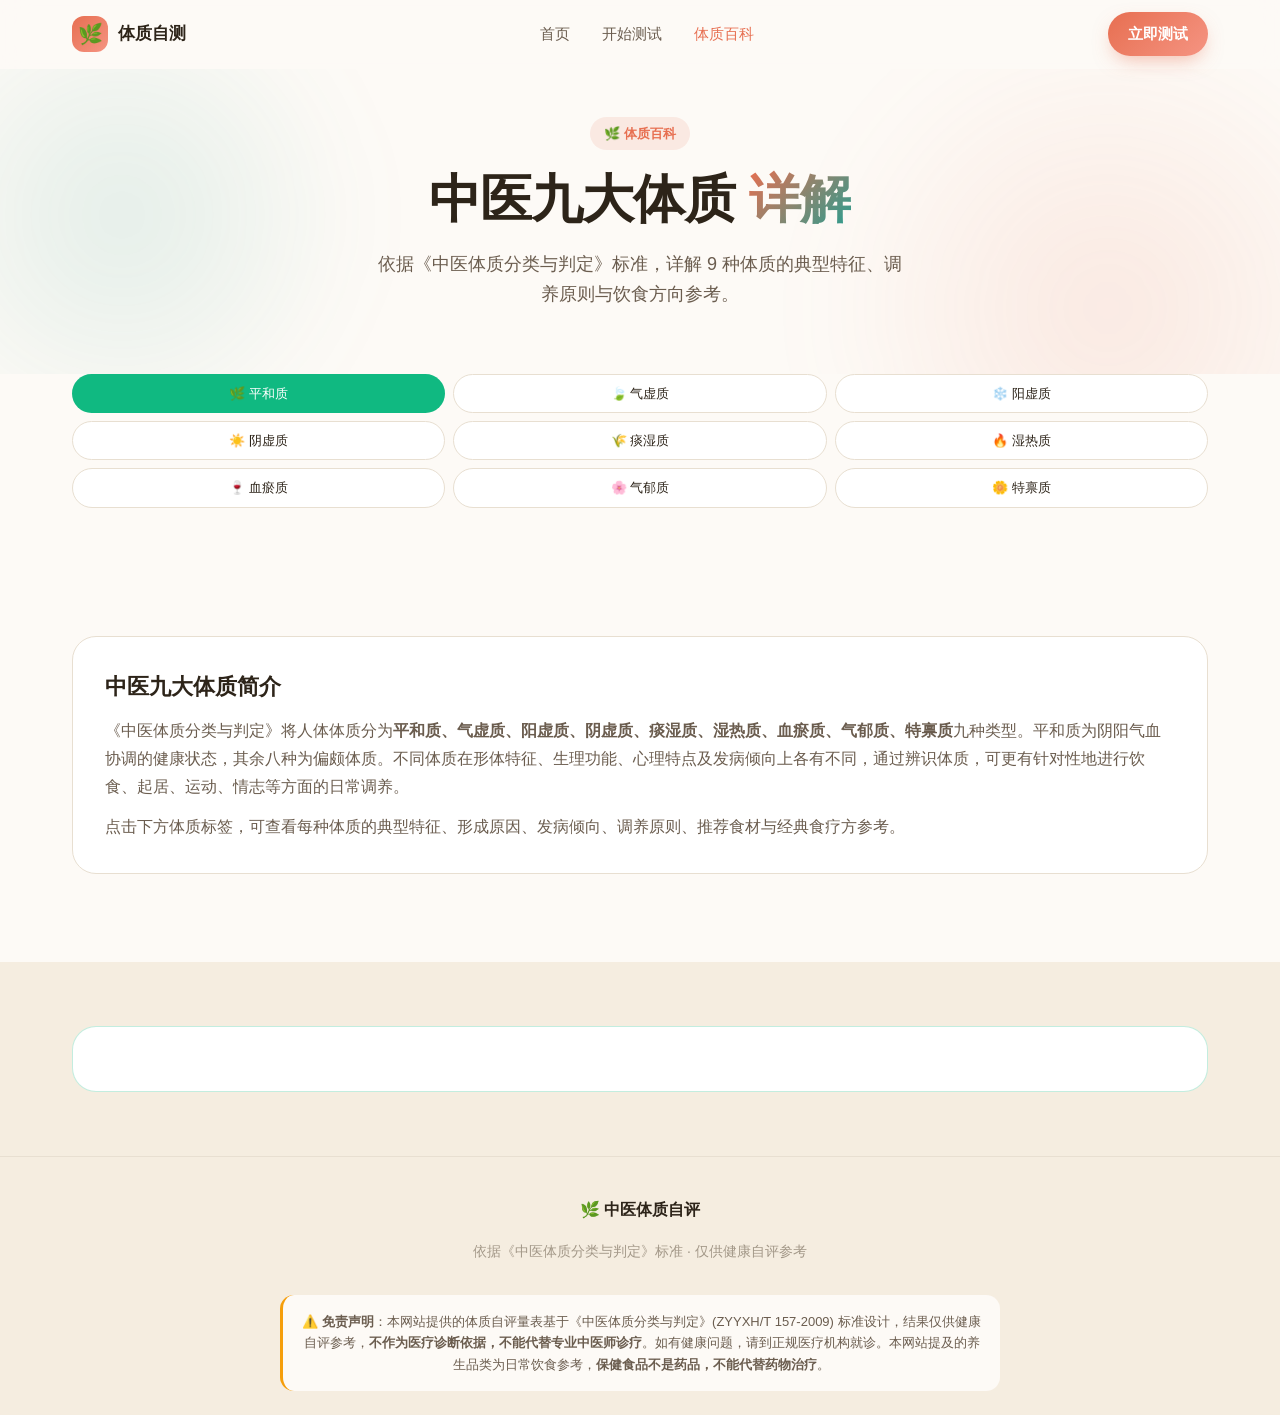
==== guide.html @ 71abd620 "SEO 优化：FAQ 富结果、WebSite SearchAction、OG/Twitter 图片、百科页面包屑与静态简介、sitemap 修正" ====
<!DOCTYPE html>
<html lang="zh-CN">
<head>
  <meta charset="UTF-8" />
  <meta name="viewport" content="width=device-width, initial-scale=1, viewport-fit=cover" />
  <meta name="theme-color" content="#e76f51" />
  <title>中医九大体质详解 · 特征与调养参考</title>
  <meta name="description" content="依据《中医体质分类与判定》标准，详解九大中医体质（平和质、气虚质、阳虚质、阴虚质、痰湿质、湿热质、血瘀质、气郁质、特禀质）的典型特征、形成因素、调养原则与饮食方向。" />
  <meta name="keywords" content="中医九大体质,平和质,气虚质,阳虚质,阴虚质,痰湿质,湿热质,血瘀质,气郁质,特禀质,中医养生,体质调养" />
  <link rel="canonical" href="https://tz.790221.xyz/guide.html" />

  <!-- Open Graph -->
  <meta property="og:type" content="website" />
  <meta property="og:title" content="中医九大体质详解 · 特征与调养参考" />
  <meta property="og:description" content="详解平和质、气虚质、阳虚质、阴虚质、痰湿质、湿热质、血瘀质、气郁质、特禀质的特征、调养原则与饮食方向。" />
  <meta property="og:locale" content="zh_CN" />
  <meta property="og:url" content="https://tz.790221.xyz/guide.html" />
  <meta property="og:site_name" content="中医体质自评" />
  <meta property="og:image" content="https://tz.790221.xyz/assets/og-cover.png" />
  <meta property="og:image:width" content="1200" />
  <meta property="og:image:height" content="630" />
  <meta property="og:image:type" content="image/png" />
  <meta property="og:image:alt" content="中医九大体质自评量表 OG 封面" />

  <!-- Twitter Card -->
  <meta name="twitter:card" content="summary_large_image" />
  <meta name="twitter:title" content="中医九大体质详解" />
  <meta name="twitter:description" content="详解九大体质特征、调养原则与饮食方向，依据《中医体质分类与判定》标准。" />
  <meta name="twitter:image" content="https://tz.790221.xyz/assets/og-cover.png" />
  <meta name="twitter:image:alt" content="中医九大体质自评量表 OG 封面" />

  <link rel="stylesheet" href="css/style.css" />

  <!-- 结构化数据：BreadcrumbList -->
  <script type="application/ld+json">
  {
    "@context": "https://schema.org",
    "@type": "BreadcrumbList",
    "itemListElement": [
      {
        "@type": "ListItem",
        "position": 1,
        "name": "首页",
        "item": "https://tz.790221.xyz/"
      },
      {
        "@type": "ListItem",
        "position": 2,
        "name": "体质百科",
        "item": "https://tz.790221.xyz/guide.html"
      }
    ]
  }
  </script>

  <!-- 百度统计代码（替换 BAIDU_STAT_ID 为你的统计 ID） -->
  <script>
    var _hmt = _hmt || [];
    (function() {
      var hm = document.createElement("script");
      hm.src = "https://hm.baidu.com/hm.js?BAIDU_STAT_ID";
      hm.async = true;
      var s = document.getElementsByTagName("script")[0];
      s.parentNode.insertBefore(hm, s);
    })();
  </script>
</head>
<body>
  <header class="site-header">
    <div class="container">
      <div class="nav-row">
        <a href="index.html" class="logo">
          <span class="logo-mark" aria-hidden="true">🌿</span>
          <span>体质自测</span>
        </a>
        <nav class="nav-links">
          <a href="index.html">首页</a>
          <a href="quiz.html">开始测试</a>
          <a href="guide.html" class="active">体质百科</a>
        </nav>
        <a href="quiz.html" class="btn btn-primary" style="padding:.625rem 1.25rem;font-size:.9375rem;">立即测试</a>
        <button class="menu-toggle icon-btn" type="button" aria-label="菜单">☰</button>
      </div>
      <nav class="mobile-menu" aria-label="移动端导航">
        <div style="display:flex;flex-direction:column;padding:.5rem 0;">
          <a href="index.html" style="padding:.75rem 0;">首页</a>
          <a href="quiz.html" style="padding:.75rem 0;">开始测试</a>
          <a href="guide.html" style="padding:.75rem 0;">体质百科</a>
        </div>
      </nav>
    </div>
  </header>

  <main>
    <!-- ========== 头部 ========== -->
    <section class="hero" style="padding:3rem 0 2rem;">
      <div class="container" style="text-align:center;">
        <span class="hero-eyebrow">🌿 体质百科</span>
        <h1 class="hero-title">中医九大体质 <span class="hl">详解</span></h1>
        <p class="hero-subtitle" style="margin-left:auto;margin-right:auto;">
          依据《中医体质分类与判定》标准，详解 9 种体质的典型特征、调养原则与饮食方向参考。
        </p>
      </div>
    </section>

    <!-- ========== 类型选择器 ========== -->
    <section style="padding:0 0 2rem;">
      <div class="container">
        <div class="type-selector" id="typeSelector"></div>
      </div>
    </section>

    <!-- ========== 九体质简介（静态可抓取内容） ========== -->
    <section class="section">
      <div class="container">
        <div class="section-card">
          <h2 style="font-size:1.375rem;margin-bottom:.75rem;">中医九大体质简介</h2>
          <p style="color:var(--color-text-soft);line-height:1.75;margin-bottom:.75rem;">
            《中医体质分类与判定》将人体体质分为<strong>平和质、气虚质、阳虚质、阴虚质、痰湿质、湿热质、血瘀质、气郁质、特禀质</strong>九种类型。平和质为阴阳气血协调的健康状态，其余八种为偏颇体质。不同体质在形体特征、生理功能、心理特点及发病倾向上各有不同，通过辨识体质，可更有针对性地进行饮食、起居、运动、情志等方面的日常调养。
          </p>
          <p style="color:var(--color-text-soft);line-height:1.75;">
            点击下方体质标签，可查看每种体质的典型特征、形成原因、发病倾向、调养原则、推荐食材与经典食疗方参考。
          </p>
        </div>
      </div>
    </section>

    <!-- ========== 详情内容 ========== -->
    <section class="section section-alt">
      <div class="container">
        <div class="guide-content" id="guideContent">
          <!-- 动态渲染 -->
        </div>
      </div>
    </section>
  </main>

  <footer class="site-footer">
    <div class="container">
      <div class="footer-row">
        <div class="footer-brand">🌿 中医体质自评</div>
        <div class="footer-meta">依据《中医体质分类与判定》标准 · 仅供健康自评参考</div>
        <div class="disclaimer">
          ⚠️ <strong>免责声明</strong>：本网站提供的体质自评量表基于《中医体质分类与判定》(ZYYXH/T 157-2009) 标准设计，结果仅供健康自评参考，<strong>不作为医疗诊断依据，不能代替专业中医师诊疗</strong>。如有健康问题，请到正规医疗机构就诊。本网站提及的养生品类为日常饮食参考，<strong>保健食品不是药品，不能代替药物治疗</strong>。
        </div>
      </div>
    </div>
  </footer>

  <script src="js/data.js"></script>
  <script src="js/main.js"></script>
  <script>
    (function () {
      const TYPES = window.WellnessData.TYPES;
      const ORDER = ['pinghe','qixu','yangxu','yinxu','tanoshi','shire','xueyu','qiyu','teying'];
      const sel = document.getElementById('typeSelector');
      const content = document.getElementById('guideContent');

      function getActiveId() {
        const hash = (location.hash || '').replace('#', '');
        return ORDER.includes(hash) ? hash : 'pinghe';
      }

      function renderSelector(active) {
        sel.innerHTML = ORDER.map((id) => {
          const t = TYPES[id];
          return `
            <a href="#${id}"
               class="type-pill ${id === active ? 'is-active' : ''}"
               style="--accent:${t.color}"
               data-id="${id}">
              ${t.emoji} ${t.name}
            </a>
          `;
        }).join('');

        sel.querySelectorAll('.type-pill').forEach((p) => {
          p.addEventListener('click', (e) => {
            // 让浏览器自然切 hash，但同时重新渲染
            setTimeout(() => renderContent(getActiveId()), 0);
          });
        });
      }

      function renderContent(id) {
        const t = TYPES[id];
        content.style.borderColor = t.color + '40';
        content.innerHTML = `
          <div style="display:flex;align-items:center;gap:1rem;margin-bottom:1rem;flex-wrap:wrap;">
            <span style="font-size:3rem;">${t.emoji}</span>
            <div>
              <h2 style="color:${t.color};">${t.name}</h2>
              <div style="color:var(--color-text-soft);font-size:1rem;">${t.tagline}</div>
            </div>
          </div>
          <p class="guide-meta">${t.summary}</p>

          <div class="guide-block">
            <h3>🌿 典型特征</h3>
            <ul class="feature-list">
              ${t.features.map((f) => `<li>${f}</li>`).join('')}
            </ul>
          </div>

          <div class="guide-block">
            <h3>🌱 日常调养</h3>
            <ul class="advice-list">
              ${t.advice.map((a, i) => `<li data-num="${i + 1}"><span>${a}</span></li>`).join('')}
            </ul>
          </div>

          <div class="guide-block">
            <h3>🍵 匹配的养生品类</h3>
            <p style="color:var(--color-text-soft);font-size:.9375rem;margin-bottom:1rem;">
              ${t.name}人群常在以下品类中选择：
            </p>
            <div class="products-grid">
              ${t.products.map((p) => `<div class="product-chip">${p}</div>`).join('')}
            </div>
            <a href="quiz.html" class="btn btn-primary" style="margin-top:1.5rem;">测测我是这种体质？</a>
          </div>
        `;
      }

      function renderAll() {
        const active = getActiveId();
        renderSelector(active);
        renderContent(active);
      }

      renderAll();
      window.addEventListener('hashchange', renderAll);
    })();
  </script>
</body>
</html>
---- css/style.css ----
/* =============================================================
   体质自测 · 样式表
   ============================================================= */

/* ---------- 主题变量 ---------- */
:root {
  --color-bg: #fdfaf6;
  --color-bg-alt: #f5ede0;
  --color-bg-card: #ffffff;
  --color-text: #2d2419;
  --color-text-soft: #6b5d4f;
  --color-text-mute: #a39888;
  --color-border: #e8dfd1;
  --color-primary: #e76f51;
  --color-primary-hover: #d65a3a;
  --color-accent: #2a9d8f;
  --color-warning: #f59e0b;
  --color-success: #10b981;
  --color-danger: #ef4444;
  --color-shadow: rgba(45, 36, 25, .08);
  --color-shadow-lg: rgba(45, 36, 25, .12);

  --font-sans: 'Noto Sans SC', 'PingFang SC', 'Microsoft YaHei', -apple-system,
               BlinkMacSystemFont, 'Segoe UI', Roboto, sans-serif;

  --container: 1200px;
  --radius-sm: 8px;
  --radius-md: 14px;
  --radius-lg: 24px;
  --shadow-sm: 0 2px 6px var(--color-shadow);
  --shadow-md: 0 6px 16px var(--color-shadow);
  --shadow-lg: 0 16px 40px var(--color-shadow-lg);

  --ease: cubic-bezier(.16, 1, .3, 1);
}

* { box-sizing: border-box; }
*, *::before, *::after { margin: 0; padding: 0; }

html {
  -webkit-text-size-adjust: 100%;
  scroll-behavior: smooth;
}

body {
  font-family: var(--font-sans);
  font-size: 16px;
  line-height: 1.65;
  color: var(--color-text);
  background: var(--color-bg);
  overflow-x: hidden;
  -webkit-font-smoothing: antialiased;
}

img, svg { max-width: 100%; display: block; }
button { font: inherit; cursor: pointer; border: none; background: none; color: inherit; }
a { color: var(--color-primary); text-decoration: none; transition: color .15s var(--ease); }
a:hover { color: var(--color-primary-hover); }
ul { list-style: none; }

/* ---------- 容器 ---------- */
.container {
  width: 100%;
  max-width: var(--container);
  margin: 0 auto;
  padding: 0 1.25rem;
}

/* ---------- 通用按钮 ---------- */
.btn {
  display: inline-flex;
  align-items: center;
  justify-content: center;
  gap: .5rem;
  padding: .875rem 1.75rem;
  font-size: 1rem;
  font-weight: 600;
  border-radius: 999px;
  white-space: nowrap;
  cursor: pointer;
  transition: all .25s var(--ease);
}
.btn-lg { padding: 1.125rem 2.5rem; font-size: 1.125rem; }
.btn-block { width: 100%; }

.btn-primary {
  background: linear-gradient(135deg, var(--color-primary), #f59482);
  color: white;
  box-shadow: 0 8px 20px -6px rgba(231, 111, 81, .5);
}
.btn-primary:hover {
  transform: translateY(-2px);
  box-shadow: 0 12px 28px -6px rgba(231, 111, 81, .65);
  color: white;
}

.btn-ghost {
  background: var(--color-bg-card);
  color: var(--color-text);
  border: 1px solid var(--color-border);
}
.btn-ghost:hover { background: var(--color-bg-alt); color: var(--color-text); }

.btn-accent {
  background: linear-gradient(135deg, var(--color-accent), #4cb5a8);
  color: white;
  box-shadow: 0 8px 20px -6px rgba(42, 157, 143, .45);
}
.btn-accent:hover { color: white; transform: translateY(-2px); }

/* ---------- 顶部导航 ---------- */
.site-header {
  position: sticky;
  top: 0;
  z-index: 100;
  background: rgba(253, 250, 246, .85);
  backdrop-filter: saturate(140%) blur(14px);
  -webkit-backdrop-filter: saturate(140%) blur(14px);
  border-bottom: 1px solid transparent;
  transition: border-color .25s var(--ease);
}
.site-header.is-scrolled { border-bottom-color: var(--color-border); }

.nav-row {
  display: flex;
  align-items: center;
  justify-content: space-between;
  height: 68px;
}
.logo {
  display: inline-flex;
  align-items: center;
  gap: .625rem;
  font-weight: 700;
  font-size: 1.0625rem;
  color: var(--color-text);
}
.logo-mark {
  width: 36px;
  height: 36px;
  display: inline-flex;
  align-items: center;
  justify-content: center;
  border-radius: 12px;
  background: linear-gradient(135deg, var(--color-primary), #f59482);
  color: white;
  font-size: 1.25rem;
}

.nav-links { display: flex; gap: 2rem; }
.nav-links a {
  color: var(--color-text-soft);
  font-weight: 500;
  font-size: .9375rem;
  position: relative;
}
.nav-links a:hover { color: var(--color-text); }
.nav-links a.active { color: var(--color-primary); }

.menu-toggle {
  display: none;
  width: 40px;
  height: 40px;
  border-radius: 999px;
}
.menu-toggle:hover { background: var(--color-bg-alt); }

.mobile-menu { display: none; }

/* ---------- Hero ---------- */
.hero {
  position: relative;
  padding: 4rem 0 5rem;
  overflow: hidden;
}
.hero::before {
  content: '';
  position: absolute;
  top: -20%;
  right: -10%;
  width: 600px;
  height: 600px;
  background: radial-gradient(circle,
    rgba(231, 111, 81, .12),
    transparent 70%);
  filter: blur(40px);
  z-index: -1;
}
.hero::after {
  content: '';
  position: absolute;
  bottom: -30%;
  left: -10%;
  width: 500px;
  height: 500px;
  background: radial-gradient(circle,
    rgba(42, 157, 143, .12),
    transparent 70%);
  filter: blur(40px);
  z-index: -1;
}

.hero-grid {
  display: grid;
  grid-template-columns: 1fr;
  gap: 3rem;
  align-items: center;
}
.hero-eyebrow {
  display: inline-flex;
  align-items: center;
  gap: .5rem;
  padding: .375rem .875rem;
  background: rgba(231, 111, 81, .12);
  color: var(--color-primary);
  border-radius: 999px;
  font-size: .8125rem;
  font-weight: 600;
  margin-bottom: 1.25rem;
}
.hero-eyebrow .pulse {
  width: 8px; height: 8px; border-radius: 50%;
  background: var(--color-primary);
  animation: pulse 2s ease-in-out infinite;
}
@keyframes pulse {
  0%, 100% { transform: scale(1); opacity: 1; }
  50% { transform: scale(1.2); opacity: .6; }
}

.hero-title {
  font-size: clamp(2rem, 5.5vw, 3.25rem);
  font-weight: 700;
  line-height: 1.15;
  letter-spacing: -.02em;
  margin-bottom: 1.25rem;
}
.hero-title .hl {
  background: linear-gradient(135deg, var(--color-primary), var(--color-accent));
  -webkit-background-clip: text;
  background-clip: text;
  color: transparent;
}

.hero-subtitle {
  font-size: 1.125rem;
  color: var(--color-text-soft);
  max-width: 540px;
  margin-bottom: 2rem;
}
.hero-actions { display: flex; flex-wrap: wrap; gap: .75rem; }
.hero-trust {
  display: flex; flex-wrap: wrap; gap: 1.5rem;
  margin-top: 2rem; padding-top: 2rem;
  border-top: 1px dashed var(--color-border);
}
.hero-trust li strong {
  font-size: 1.5rem; font-weight: 700;
  color: var(--color-primary); display: block;
}
.hero-trust li span { font-size: .8125rem; color: var(--color-text-mute); }

/* Hero 装饰插画 */
.hero-visual {
  position: relative;
  aspect-ratio: 1;
  max-width: 480px;
  margin: 0 auto;
}
.hero-visual::before {
  content: '';
  position: absolute;
  inset: 8%;
  border-radius: 50%;
  background: linear-gradient(135deg, rgba(231, 111, 81, .15), rgba(42, 157, 143, .15));
  filter: blur(20px);
}

/* ---------- 通用 section ---------- */
.section {
  padding: 4rem 0;
}
.section-alt { background: var(--color-bg-alt); }

.section-header {
  text-align: center;
  max-width: 640px;
  margin: 0 auto 3rem;
}
.section-header h2 {
  font-size: clamp(1.75rem, 4vw, 2.25rem);
  font-weight: 700;
  letter-spacing: -.02em;
  margin-bottom: .75rem;
}
.section-header p {
  color: var(--color-text-soft);
  font-size: 1.0625rem;
}
.section-eyebrow {
  display: inline-block;
  color: var(--color-primary);
  font-weight: 600;
  font-size: .8125rem;
  letter-spacing: .1em;
  text-transform: uppercase;
  margin-bottom: .75rem;
}

/* ---------- 九大体质卡片网格 ---------- */
.types-grid {
  display: grid;
  grid-template-columns: 1fr;
  gap: 1rem;
}
.type-card {
  padding: 1.5rem;
  background: var(--color-bg-card);
  border: 1px solid var(--color-border);
  border-radius: var(--radius-md);
  transition: all .25s var(--ease);
  cursor: pointer;
  text-decoration: none;
  color: inherit;
  position: relative;
  overflow: hidden;
}
.type-card::before {
  content: '';
  position: absolute;
  top: 0; left: 0; right: 0;
  height: 4px;
  background: var(--accent-color);
  opacity: 0;
  transition: opacity .25s var(--ease);
}
.type-card:hover {
  transform: translateY(-4px);
  box-shadow: var(--shadow-md);
  border-color: transparent;
}
.type-card:hover::before { opacity: 1; }

.type-emoji {
  font-size: 2rem;
  margin-bottom: .75rem;
  display: block;
}
.type-name {
  font-size: 1.125rem;
  font-weight: 700;
  margin-bottom: .25rem;
}
.type-tagline {
  font-size: .875rem;
  color: var(--color-text-soft);
  margin-bottom: .75rem;
}
.type-arrow {
  color: var(--accent-color);
  font-weight: 600;
  font-size: .875rem;
}

/* ---------- 变现方案卡片（首页）---------- */
.plans-grid {
  display: grid;
  grid-template-columns: 1fr;
  gap: 1.25rem;
}
.plan-card {
  background: var(--color-bg-card);
  border: 1px solid var(--color-border);
  border-radius: var(--radius-lg);
  padding: 2rem;
  transition: all .25s var(--ease);
  position: relative;
}
.plan-card.is-recommended {
  border-color: var(--color-primary);
  box-shadow: 0 0 0 3px rgba(231, 111, 81, .15);
}
.plan-badge {
  position: absolute;
  top: -10px;
  right: 1.5rem;
  background: linear-gradient(135deg, var(--color-primary), #f59482);
  color: white;
  font-size: .6875rem;
  font-weight: 700;
  padding: .25rem .625rem;
  border-radius: 999px;
  letter-spacing: .05em;
}
.plan-title {
  font-size: 1.25rem;
  font-weight: 700;
  margin-bottom: .5rem;
}
.plan-tagline {
  color: var(--color-text-soft);
  font-size: .9375rem;
  margin-bottom: 1.25rem;
}
.plan-list li {
  display: flex;
  gap: .5rem;
  padding: .5rem 0;
  border-bottom: 1px dashed var(--color-border);
  font-size: .9375rem;
  color: var(--color-text-soft);
}
.plan-list li::before {
  content: '✓';
  color: var(--color-accent);
  font-weight: 700;
}
.plan-list li:last-child { border-bottom: none; }

/* ---------- 页脚 ---------- */
.site-footer {
  background: var(--color-bg-alt);
  border-top: 1px solid var(--color-border);
  padding: 2.5rem 0 1.5rem;
  text-align: center;
}
.footer-row {
  display: flex; flex-direction: column; align-items: center; gap: 1rem;
}
.footer-brand { font-weight: 700; font-size: 1rem; }
.footer-meta { color: var(--color-text-mute); font-size: .875rem; }
.disclaimer {
  margin-top: 1rem;
  padding: 1rem;
  background: var(--color-bg);
  border-radius: var(--radius-md);
  font-size: .8125rem;
  color: var(--color-text-soft);
  max-width: 720px;
  margin-left: auto;
  margin-right: auto;
  border-left: 3px solid var(--color-warning);
}

/* ==================================================
   测试问卷页样式
   ================================================== */
.quiz-page {
  max-width: 720px;
  margin: 0 auto;
  padding: 2rem 1.25rem;
}

.quiz-progress {
  position: sticky;
  top: 68px;
  background: var(--color-bg);
  padding: 1rem 0;
  margin-bottom: 1.5rem;
  z-index: 50;
  border-bottom: 1px solid var(--color-border);
}
.progress-meta {
  display: flex;
  justify-content: space-between;
  font-size: .875rem;
  color: var(--color-text-soft);
  margin-bottom: .625rem;
}
.progress-bar {
  height: 6px;
  background: var(--color-border);
  border-radius: 999px;
  overflow: hidden;
}
.progress-fill {
  height: 100%;
  background: linear-gradient(90deg, var(--color-primary), var(--color-accent));
  transition: width .4s var(--ease);
  border-radius: 999px;
}

.question-card {
  background: var(--color-bg-card);
  border: 1px solid var(--color-border);
  border-radius: var(--radius-lg);
  padding: 2rem;
  margin-bottom: 1.25rem;
  animation: slideIn .4s var(--ease);
}
@keyframes slideIn {
  from { opacity: 0; transform: translateY(20px); }
  to { opacity: 1; transform: translateY(0); }
}

.question-meta {
  display: flex;
  justify-content: space-between;
  align-items: center;
  margin-bottom: 1rem;
  color: var(--color-text-mute);
  font-size: .875rem;
}
.question-meta .tag {
  padding: .25rem .625rem;
  background: var(--color-bg-alt);
  border-radius: 999px;
}

.question-text {
  font-size: 1.25rem;
  font-weight: 600;
  line-height: 1.5;
  margin-bottom: 1.5rem;
}

.options {
  display: flex;
  flex-direction: column;
  gap: .75rem;
}
.option {
  display: flex;
  align-items: center;
  gap: .875rem;
  padding: 1rem 1.25rem;
  background: var(--color-bg);
  border: 2px solid var(--color-border);
  border-radius: var(--radius-md);
  cursor: pointer;
  transition: all .2s var(--ease);
  font-size: 1.0625rem;
}
.option:hover {
  border-color: var(--color-primary);
  background: rgba(231, 111, 81, .04);
}
.option.is-selected {
  border-color: var(--color-primary);
  background: rgba(231, 111, 81, .08);
}
.option-radio {
  width: 22px;
  height: 22px;
  border: 2px solid var(--color-border);
  border-radius: 50%;
  flex-shrink: 0;
  display: flex;
  align-items: center;
  justify-content: center;
  transition: all .2s var(--ease);
}
.option.is-selected .option-radio {
  border-color: var(--color-primary);
  background: var(--color-primary);
}
.option.is-selected .option-radio::after {
  content: '';
  width: 8px;
  height: 8px;
  background: white;
  border-radius: 50%;
}

.quiz-nav {
  display: flex;
  justify-content: space-between;
  gap: 1rem;
  margin-top: 1.5rem;
}
.quiz-nav .btn { flex: 1; max-width: 200px; }

.quiz-intro {
  text-align: center;
  padding: 3rem 1.5rem;
  background: var(--color-bg-card);
  border-radius: var(--radius-lg);
  border: 1px solid var(--color-border);
}
.quiz-intro h2 { font-size: 1.75rem; margin-bottom: 1rem; }
.quiz-intro p { color: var(--color-text-soft); margin-bottom: .75rem; }

/* ==================================================
   结果页样式
   ================================================== */
.result-wrap {
  max-width: 880px;
  margin: 0 auto;
  padding: 2rem 1.25rem 4rem;
}

.result-hero {
  text-align: center;
  padding: 2.5rem 2rem;
  background: var(--hero-bg, linear-gradient(135deg, #fff, #f5ede0));
  border-radius: var(--radius-lg);
  margin-bottom: 2rem;
  position: relative;
  overflow: hidden;
}
.result-emoji {
  font-size: 4rem;
  margin-bottom: .75rem;
}
.result-type {
  font-size: 2rem;
  font-weight: 700;
  margin-bottom: .25rem;
}
.result-tagline {
  font-size: 1rem;
  color: var(--color-text-soft);
  margin-bottom: 1.5rem;
}
.result-score {
  display: inline-flex;
  flex-direction: column;
  padding: 1rem 2rem;
  background: rgba(255, 255, 255, .6);
  border-radius: var(--radius-md);
  font-size: .875rem;
  color: var(--color-text-soft);
}
.result-score strong {
  font-size: 1.5rem;
  color: var(--color-text);
}

.section-card {
  background: var(--color-bg-card);
  border: 1px solid var(--color-border);
  border-radius: var(--radius-lg);
  padding: 2rem;
  margin-bottom: 1.5rem;
}
.section-card h3 {
  font-size: 1.25rem;
  font-weight: 700;
  margin-bottom: 1rem;
  display: flex;
  align-items: center;
  gap: .5rem;
}
.section-card h3 .num {
  display: inline-flex;
  width: 28px; height: 28px;
  background: linear-gradient(135deg, var(--color-primary), #f59482);
  color: white;
  border-radius: 50%;
  font-size: .875rem;
  align-items: center; justify-content: center;
}

.feature-list {
  display: grid;
  grid-template-columns: 1fr;
  gap: .625rem;
}
.feature-list li {
  padding: .625rem .875rem;
  background: var(--color-bg-alt);
  border-radius: var(--radius-sm);
  font-size: .9375rem;
  display: flex;
  align-items: center;
  gap: .5rem;
}
.feature-list li::before {
  content: '◦';
  color: var(--color-primary);
  font-weight: 700;
  font-size: 1.25rem;
}

.advice-list li {
  display: flex;
  gap: .625rem;
  padding: .625rem 0;
  border-bottom: 1px dashed var(--color-border);
}
.advice-list li:last-child { border-bottom: none; }
.advice-list li::before {
  content: attr(data-num);
  flex-shrink: 0;
  width: 24px; height: 24px;
  background: var(--color-accent);
  color: white;
  border-radius: 50%;
  display: flex;
  align-items: center; justify-content: center;
  font-size: .75rem;
  font-weight: 700;
}

/* 带货卡片 */
.products-grid {
  display: grid;
  grid-template-columns: 1fr 1fr;
  gap: .75rem;
  margin-bottom: 1.5rem;
}
.product-chip {
  padding: 1rem;
  background: linear-gradient(135deg, rgba(231, 111, 81, .06), rgba(42, 157, 143, .06));
  border: 1px solid var(--color-border);
  border-radius: var(--radius-md);
  text-align: center;
  font-weight: 600;
  color: var(--color-text);
  font-size: 1rem;
}

.platform-list { display: flex; flex-direction: column; gap: .625rem; }
.platform-btn {
  display: flex;
  align-items: center;
  gap: 1rem;
  padding: 1rem 1.25rem;
  background: var(--color-bg-card);
  border: 1px solid var(--color-border);
  border-radius: var(--radius-md);
  text-decoration: none;
  color: var(--color-text);
  transition: all .2s var(--ease);
}
.platform-btn:hover {
  border-color: var(--color-primary);
  transform: translateX(4px);
  color: var(--color-text);
  background: rgba(231, 111, 81, .04);
}
.platform-icon {
  width: 40px;
  height: 40px;
  border-radius: 50%;
  background: var(--color-bg-alt);
  display: flex;
  align-items: center;
  justify-content: center;
  font-size: 1.25rem;
  flex-shrink: 0;
}
.platform-info { flex: 1; }
.platform-name { font-weight: 600; margin-bottom: .125rem; }
.platform-desc { font-size: .8125rem; color: var(--color-text-mute); }
.platform-arrow { color: var(--color-text-mute); }

.score-bars {
  display: flex;
  flex-direction: column;
  gap: .75rem;
  margin-top: 1rem;
}
.score-row {
  display: grid;
  grid-template-columns: 100px 1fr 50px;
  align-items: center;
  gap: .75rem;
  font-size: .875rem;
}
.score-row .bar {
  height: 8px;
  background: var(--color-border);
  border-radius: 999px;
  overflow: hidden;
}
.score-row .fill {
  height: 100%;
  border-radius: 999px;
  transition: width 1s var(--ease);
}
.score-row .val {
  text-align: right;
  font-weight: 600;
  color: var(--color-text-soft);
}

.action-row {
  display: flex;
  flex-wrap: wrap;
  gap: .75rem;
  justify-content: center;
  margin-top: 2rem;
}

/* ==================================================
   百科页样式
   ================================================== */
.guide-wrap {
  max-width: 880px;
  margin: 0 auto;
  padding: 2rem 1.25rem 4rem;
}

.type-selector {
  display: grid;
  grid-template-columns: repeat(3, 1fr);
  gap: .5rem;
  margin-bottom: 2rem;
}
.type-pill {
  padding: .5rem .75rem;
  background: var(--color-bg-card);
  border: 1px solid var(--color-border);
  border-radius: 999px;
  font-size: .8125rem;
  cursor: pointer;
  transition: all .2s var(--ease);
  color: var(--color-text);
  text-align: center;
}
.type-pill:hover { border-color: var(--accent, var(--color-primary)); }
.type-pill.is-active {
  background: var(--accent, var(--color-primary));
  color: white;
  border-color: transparent;
}

.guide-content {
  background: var(--color-bg-card);
  border: 1px solid var(--color-border);
  border-radius: var(--radius-lg);
  padding: 2rem;
}
.guide-content h2 {
  font-size: 1.75rem;
  margin-bottom: .5rem;
}
.guide-content .guide-meta {
  color: var(--color-text-soft);
  margin-bottom: 2rem;
}

.guide-block { margin-bottom: 2rem; }
.guide-block h3 {
  font-size: 1.125rem;
  font-weight: 700;
  margin-bottom: .75rem;
  display: flex;
  align-items: center;
  gap: .5rem;
}

/* ---------- 响应式断点 ---------- */
@media (min-width: 640px) {
  .types-grid { grid-template-columns: repeat(2, 1fr); }
  .plans-grid { grid-template-columns: repeat(3, 1fr); }
  .products-grid { grid-template-columns: repeat(3, 1fr); }
  .feature-list { grid-template-columns: 1fr 1fr; }
}

@media (min-width: 1024px) {
  .container { padding: 0 2rem; }
  .hero-grid { grid-template-columns: 1.2fr 1fr; gap: 4rem; }
  .types-grid { grid-template-columns: repeat(3, 1fr); }
}

/* ---------- 移动端 ---------- */
@media (max-width: 1023.98px) {
  .nav-links { display: none; }
  .menu-toggle { display: inline-flex; }
  .mobile-menu.is-open { display: block; }
}
@media (max-width: 767.98px) {
  .section { padding: 3rem 0; }
  .hero { padding: 2.5rem 0 3rem; }
  .question-card { padding: 1.5rem; }
  .question-text { font-size: 1.125rem; }
  .result-hero { padding: 2rem 1.25rem; }
  .type-selector { grid-template-columns: repeat(2, 1fr); }
}

@media (prefers-reduced-motion: reduce) {
  *, *::before, *::after {
    animation-duration: .01ms !important;
    transition-duration: .01ms !important;
  }
}

/* =============================================================
   结果页扩展样式（专业版）
   ============================================================= */
.result-disclaimer {
  background: rgba(245, 158, 11, .08);
  border: 1px solid rgba(245, 158, 11, .3);
  border-left: 4px solid var(--color-warning);
  border-radius: var(--radius-md);
  padding: .875rem 1.25rem;
  margin-bottom: 1.5rem;
  font-size: .875rem;
  color: var(--color-text-soft);
}

.section-intro {
  color: var(--color-text-soft);
  font-size: .9375rem;
  margin-bottom: 1rem;
}

.advice-block {
  padding: 1.25rem;
  background: var(--color-bg-alt);
  border-radius: var(--radius-md);
  margin-bottom: 1rem;
}
.advice-block:last-child { margin-bottom: 0; }

.advice-title {
  font-weight: 700;
  font-size: 1rem;
  color: var(--color-text);
  margin-bottom: .5rem;
}

.advice-text {
  color: var(--color-text-soft);
  font-size: .9375rem;
  line-height: 1.7;
}

.food-tags {
  display: flex;
  flex-wrap: wrap;
  gap: .5rem;
}

.food-tag {
  display: inline-flex;
  align-items: center;
  padding: .375rem .75rem;
  border-radius: 999px;
  font-size: .875rem;
  font-weight: 500;
}

.food-tag-good {
  background: rgba(16, 185, 129, .12);
  color: #047857;
  border: 1px solid rgba(16, 185, 129, .3);
}

.food-tag-avoid {
  background: rgba(239, 68, 68, .08);
  color: #b91c1c;
  border: 1px solid rgba(239, 68, 68, .25);
}

/* 经典食疗方 */
.therapy-list {
  display: flex;
  flex-direction: column;
  gap: .75rem;
}
.therapy-card {
  padding: .875rem 1rem;
  background: var(--color-bg-card);
  border: 1px solid var(--color-border);
  border-radius: var(--radius-md);
}
.therapy-name {
  font-weight: 700;
  font-size: .9375rem;
  color: var(--color-text);
  margin-bottom: .375rem;
  display: flex;
  align-items: center;
  gap: .45rem;
}
.therapy-name::before {
  content: '';
  width: 6px; height: 6px;
  border-radius: 50%;
  background: var(--color-primary);
  flex-shrink: 0;
}
.therapy-recipe {
  font-size: .875rem;
  color: var(--color-text-soft);
  line-height: 1.6;
  margin-bottom: .375rem;
}
.therapy-effect {
  font-size: .8125rem;
  color: var(--color-text-mute);
  line-height: 1.55;
}

/* 得分柱状图行（移动端优化） */
.score-row {
  grid-template-columns: 90px 1fr 40px;
  font-size: .8125rem;
}

/* ---------- 移动端深度优化 ---------- */
@media (max-width: 767.98px) {
  /* 字体与间距优化 */
  body { font-size: 15px; line-height: 1.6; }

  /* 容器内边距更小 */
  .container { padding: 0 1rem; }

  /* Hero 区垂直留白收紧 */
  .hero { padding: 2rem 0 2.5rem; }
  .hero-title { font-size: 1.875rem; }
  .hero-subtitle { font-size: 1rem; margin-bottom: 1.5rem; }
  .hero-actions { gap: .5rem; }
  .hero-actions .btn { flex: 1; min-width: 0; padding: .75rem 1rem; font-size: .9375rem; }
  .hero-actions .btn-lg { padding: .875rem 1.25rem; }
  .hero-trust { gap: 1rem; }
  .hero-trust strong { font-size: 1.25rem; }
  .hero-trust span { font-size: .75rem; }

  /* Hero 视觉隐藏（手机端不需要） */
  .hero-visual { display: none; }
  .hero-grid { grid-template-columns: 1fr; gap: 0; }

  /* 九大体质卡片单列 */
  .types-grid { grid-template-columns: 1fr; gap: .75rem; }
  .type-card { padding: 1.25rem; }
  .type-emoji { font-size: 1.75rem; }

  /* section 间距收紧 */
  .section { padding: 2.5rem 0; }
  .section-header { margin-bottom: 2rem; }
  .section-header h2 { font-size: 1.5rem; }
  .section-header p { font-size: .9375rem; }

  /* 卡片内边距收紧 */
  .section-card { padding: 1.25rem; }

  /* 测试问卷优化 */
  .quiz-page { padding: 1rem 1rem 2rem; }
  .quiz-progress { top: 60px; padding: .75rem 0; }
  .question-card { padding: 1.25rem; }
  .question-text { font-size: 1.0625rem; line-height: 1.5; }
  .option { padding: .875rem 1rem; font-size: 1rem; min-height: 48px; }
  .quiz-nav { gap: .5rem; }
  .quiz-nav .btn { padding: .75rem 1rem; font-size: .9375rem; }

  /* 结果页优化 */
  .result-wrap { padding: 1.5rem 1rem 3rem; }
  .result-hero { padding: 1.75rem 1.25rem; }
  .result-emoji { font-size: 3rem; }
  .result-type { font-size: 1.625rem; }
  .result-tagline { font-size: .9375rem; }
  .result-score { padding: .75rem 1.25rem; }

  .advice-block { padding: 1rem; }
  .advice-title { font-size: .9375rem; }
  .advice-text { font-size: .875rem; line-height: 1.6; }

  .food-tag { font-size: .8125rem; padding: .3125rem .625rem; }
  .therapy-card { padding: .75rem .875rem; }
  .therapy-recipe { font-size: .8125rem; }
  .therapy-effect { font-size: .75rem; }

  /* 得分柱状图移动端 */
  .score-row {
    grid-template-columns: 76px 1fr 32px;
    font-size: .75rem;
    gap: .5rem;
  }

  /* 百科页选择器优化 */
  .type-selector { grid-template-columns: repeat(2, 1fr); gap: .375rem; }
  .type-pill { padding: .4375rem .5rem; font-size: .75rem; }
  .guide-content { padding: 1.25rem; }
  .guide-content h2 { font-size: 1.375rem; }

  /* 操作按钮移动端 */
  .action-row { flex-direction: column; gap: .5rem; }
  .action-row .btn { width: 100%; }

  /* 页脚 disclaimer 字号 */
  .disclaimer { font-size: .75rem; padding: .75rem; }

  /* 顶部导航优化 */
  .nav-row { height: 60px; }
  .logo { font-size: 1rem; }
  .logo-mark { width: 32px; height: 32px; font-size: 1.0625rem; }
}

/* ---------- 极小屏（≤ 360px） ---------- */
@media (max-width: 360px) {
  .hero-title { font-size: 1.625rem; }
  .result-type { font-size: 1.5rem; }
  .section-header h2 { font-size: 1.375rem; }
}

/* ---------- 触摸目标优化 ---------- */
@media (pointer: coarse) {
  .btn,
  .option,
  .type-card,
  .type-pill,
  .nav-links a {
    min-height: 44px;
  }
}

/* ---------- 暗色模式（专业版） ---------- */
@media (prefers-color-scheme: dark) {
  :root {
    --color-bg: #1a1614;
    --color-bg-alt: #221c19;
    --color-bg-card: #2a2320;
    --color-text: #f5ede0;
    --color-text-soft: #c4b8ac;
    --color-text-mute: #8a7e72;
    --color-border: #3a322d;
    --color-shadow: rgba(0, 0, 0, .3);
    --color-shadow-lg: rgba(0, 0, 0, .5);
  }

  .result-hero { background: linear-gradient(135deg, rgba(231, 111, 81, .08), rgba(42, 157, 143, .08)); }
  .advice-block { background: var(--color-bg-alt); }
  .food-tag-good {
    background: rgba(16, 185, 129, .15);
    color: #34d399;
  }
  .food-tag-avoid {
    background: rgba(239, 68, 68, .12);
    color: #f87171;
  }
}
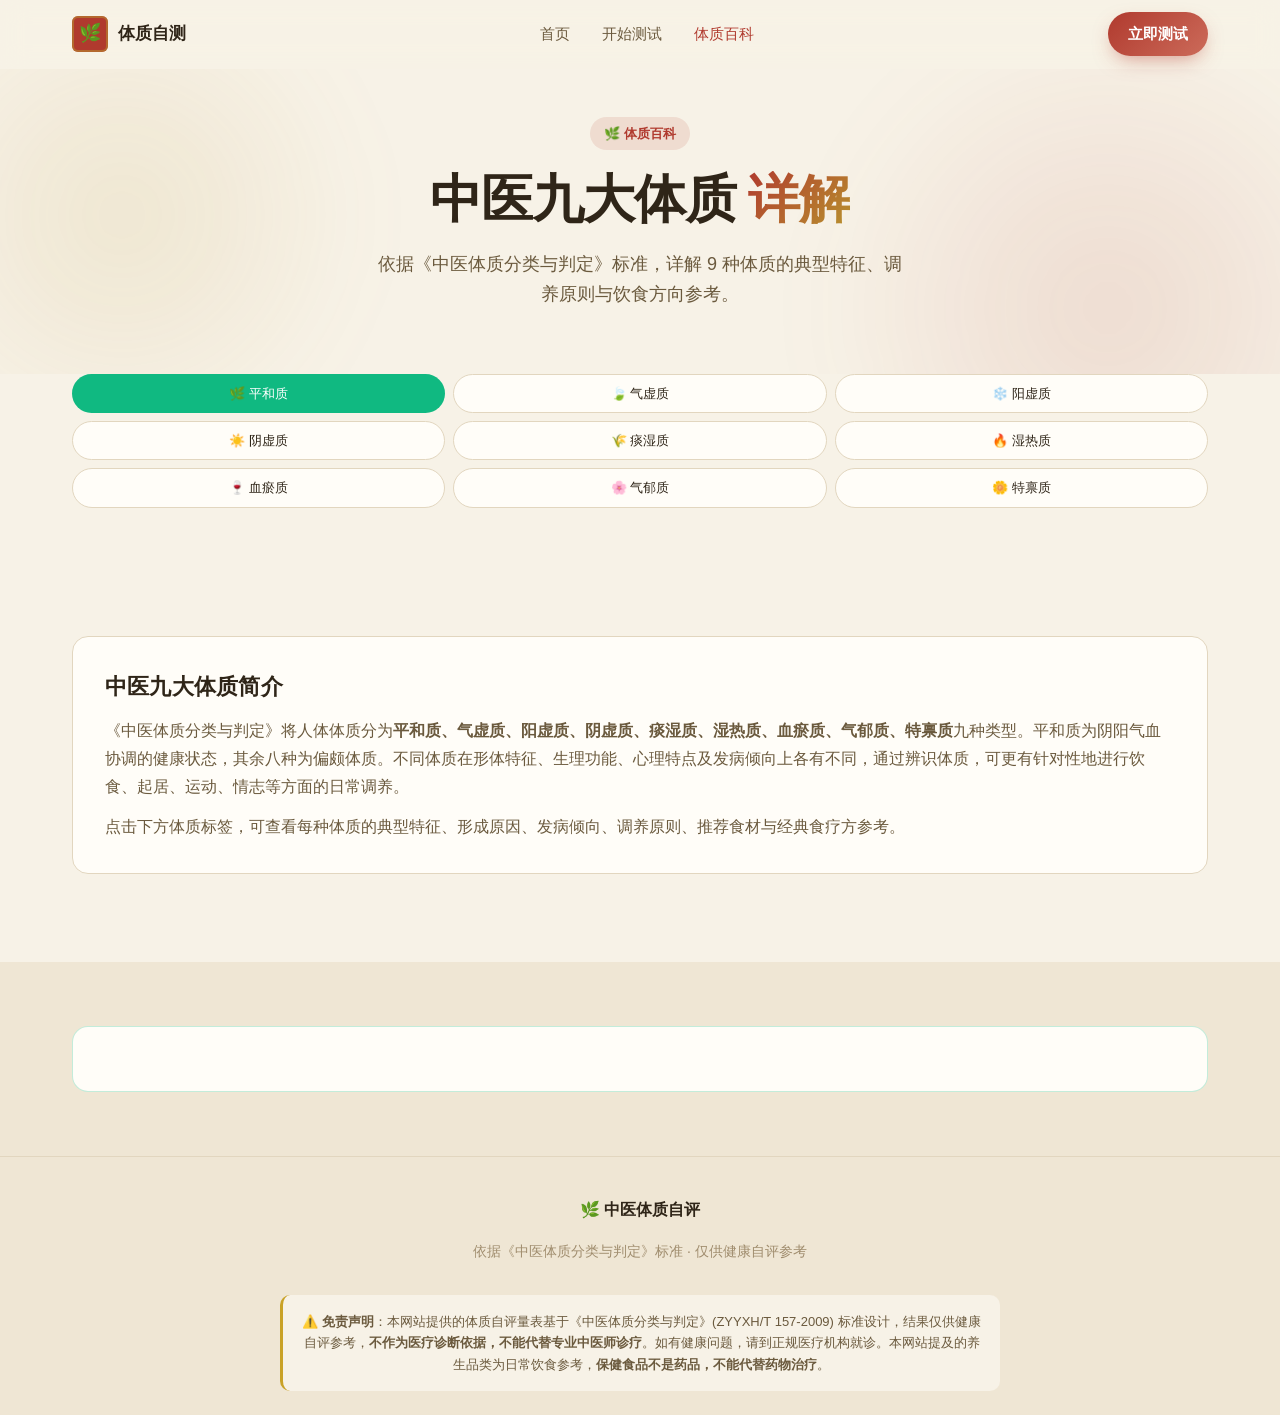
==== commit 6e7cbbe3: "配色重排：中式典雅风（朱砂红+鎏金+宣纸米白），衬线标题、印章 logo、四页统一" ====
--- a/guide.html
+++ b/guide.html
@@ -1,236 +1,236 @@
-<!DOCTYPE html>
-<html lang="zh-CN">
-<head>
-  <meta charset="UTF-8" />
-  <meta name="viewport" content="width=device-width, initial-scale=1, viewport-fit=cover" />
-  <meta name="theme-color" content="#e76f51" />
-  <title>中医九大体质详解 · 特征与调养参考</title>
-  <meta name="description" content="依据《中医体质分类与判定》标准，详解九大中医体质（平和质、气虚质、阳虚质、阴虚质、痰湿质、湿热质、血瘀质、气郁质、特禀质）的典型特征、形成因素、调养原则与饮食方向。" />
-  <meta name="keywords" content="中医九大体质,平和质,气虚质,阳虚质,阴虚质,痰湿质,湿热质,血瘀质,气郁质,特禀质,中医养生,体质调养" />
-  <link rel="canonical" href="https://tz.790221.xyz/guide.html" />
-
-  <!-- Open Graph -->
-  <meta property="og:type" content="website" />
-  <meta property="og:title" content="中医九大体质详解 · 特征与调养参考" />
-  <meta property="og:description" content="详解平和质、气虚质、阳虚质、阴虚质、痰湿质、湿热质、血瘀质、气郁质、特禀质的特征、调养原则与饮食方向。" />
-  <meta property="og:locale" content="zh_CN" />
-  <meta property="og:url" content="https://tz.790221.xyz/guide.html" />
-  <meta property="og:site_name" content="中医体质自评" />
-  <meta property="og:image" content="https://tz.790221.xyz/assets/og-cover.png" />
-  <meta property="og:image:width" content="1200" />
-  <meta property="og:image:height" content="630" />
-  <meta property="og:image:type" content="image/png" />
-  <meta property="og:image:alt" content="中医九大体质自评量表 OG 封面" />
-
-  <!-- Twitter Card -->
-  <meta name="twitter:card" content="summary_large_image" />
-  <meta name="twitter:title" content="中医九大体质详解" />
-  <meta name="twitter:description" content="详解九大体质特征、调养原则与饮食方向，依据《中医体质分类与判定》标准。" />
-  <meta name="twitter:image" content="https://tz.790221.xyz/assets/og-cover.png" />
-  <meta name="twitter:image:alt" content="中医九大体质自评量表 OG 封面" />
-
-  <link rel="stylesheet" href="css/style.css" />
-
-  <!-- 结构化数据：BreadcrumbList -->
-  <script type="application/ld+json">
-  {
-    "@context": "https://schema.org",
-    "@type": "BreadcrumbList",
-    "itemListElement": [
-      {
-        "@type": "ListItem",
-        "position": 1,
-        "name": "首页",
-        "item": "https://tz.790221.xyz/"
-      },
-      {
-        "@type": "ListItem",
-        "position": 2,
-        "name": "体质百科",
-        "item": "https://tz.790221.xyz/guide.html"
-      }
-    ]
-  }
-  </script>
-
-  <!-- 百度统计代码（替换 BAIDU_STAT_ID 为你的统计 ID） -->
-  <script>
-    var _hmt = _hmt || [];
-    (function() {
-      var hm = document.createElement("script");
-      hm.src = "https://hm.baidu.com/hm.js?BAIDU_STAT_ID";
-      hm.async = true;
-      var s = document.getElementsByTagName("script")[0];
-      s.parentNode.insertBefore(hm, s);
-    })();
-  </script>
-</head>
-<body>
-  <header class="site-header">
-    <div class="container">
-      <div class="nav-row">
-        <a href="index.html" class="logo">
-          <span class="logo-mark" aria-hidden="true">🌿</span>
-          <span>体质自测</span>
-        </a>
-        <nav class="nav-links">
-          <a href="index.html">首页</a>
-          <a href="quiz.html">开始测试</a>
-          <a href="guide.html" class="active">体质百科</a>
-        </nav>
-        <a href="quiz.html" class="btn btn-primary" style="padding:.625rem 1.25rem;font-size:.9375rem;">立即测试</a>
-        <button class="menu-toggle icon-btn" type="button" aria-label="菜单">☰</button>
-      </div>
-      <nav class="mobile-menu" aria-label="移动端导航">
-        <div style="display:flex;flex-direction:column;padding:.5rem 0;">
-          <a href="index.html" style="padding:.75rem 0;">首页</a>
-          <a href="quiz.html" style="padding:.75rem 0;">开始测试</a>
-          <a href="guide.html" style="padding:.75rem 0;">体质百科</a>
-        </div>
-      </nav>
-    </div>
-  </header>
-
-  <main>
-    <!-- ========== 头部 ========== -->
-    <section class="hero" style="padding:3rem 0 2rem;">
-      <div class="container" style="text-align:center;">
-        <span class="hero-eyebrow">🌿 体质百科</span>
-        <h1 class="hero-title">中医九大体质 <span class="hl">详解</span></h1>
-        <p class="hero-subtitle" style="margin-left:auto;margin-right:auto;">
-          依据《中医体质分类与判定》标准，详解 9 种体质的典型特征、调养原则与饮食方向参考。
-        </p>
-      </div>
-    </section>
-
-    <!-- ========== 类型选择器 ========== -->
-    <section style="padding:0 0 2rem;">
-      <div class="container">
-        <div class="type-selector" id="typeSelector"></div>
-      </div>
-    </section>
-
-    <!-- ========== 九体质简介（静态可抓取内容） ========== -->
-    <section class="section">
-      <div class="container">
-        <div class="section-card">
-          <h2 style="font-size:1.375rem;margin-bottom:.75rem;">中医九大体质简介</h2>
-          <p style="color:var(--color-text-soft);line-height:1.75;margin-bottom:.75rem;">
-            《中医体质分类与判定》将人体体质分为<strong>平和质、气虚质、阳虚质、阴虚质、痰湿质、湿热质、血瘀质、气郁质、特禀质</strong>九种类型。平和质为阴阳气血协调的健康状态，其余八种为偏颇体质。不同体质在形体特征、生理功能、心理特点及发病倾向上各有不同，通过辨识体质，可更有针对性地进行饮食、起居、运动、情志等方面的日常调养。
-          </p>
-          <p style="color:var(--color-text-soft);line-height:1.75;">
-            点击下方体质标签，可查看每种体质的典型特征、形成原因、发病倾向、调养原则、推荐食材与经典食疗方参考。
-          </p>
-        </div>
-      </div>
-    </section>
-
-    <!-- ========== 详情内容 ========== -->
-    <section class="section section-alt">
-      <div class="container">
-        <div class="guide-content" id="guideContent">
-          <!-- 动态渲染 -->
-        </div>
-      </div>
-    </section>
-  </main>
-
-  <footer class="site-footer">
-    <div class="container">
-      <div class="footer-row">
-        <div class="footer-brand">🌿 中医体质自评</div>
-        <div class="footer-meta">依据《中医体质分类与判定》标准 · 仅供健康自评参考</div>
-        <div class="disclaimer">
-          ⚠️ <strong>免责声明</strong>：本网站提供的体质自评量表基于《中医体质分类与判定》(ZYYXH/T 157-2009) 标准设计，结果仅供健康自评参考，<strong>不作为医疗诊断依据，不能代替专业中医师诊疗</strong>。如有健康问题，请到正规医疗机构就诊。本网站提及的养生品类为日常饮食参考，<strong>保健食品不是药品，不能代替药物治疗</strong>。
-        </div>
-      </div>
-    </div>
-  </footer>
-
-  <script src="js/data.js"></script>
-  <script src="js/main.js"></script>
-  <script>
-    (function () {
-      const TYPES = window.WellnessData.TYPES;
-      const ORDER = ['pinghe','qixu','yangxu','yinxu','tanoshi','shire','xueyu','qiyu','teying'];
-      const sel = document.getElementById('typeSelector');
-      const content = document.getElementById('guideContent');
-
-      function getActiveId() {
-        const hash = (location.hash || '').replace('#', '');
-        return ORDER.includes(hash) ? hash : 'pinghe';
-      }
-
-      function renderSelector(active) {
-        sel.innerHTML = ORDER.map((id) => {
-          const t = TYPES[id];
-          return `
-            <a href="#${id}"
-               class="type-pill ${id === active ? 'is-active' : ''}"
-               style="--accent:${t.color}"
-               data-id="${id}">
-              ${t.emoji} ${t.name}
-            </a>
-          `;
-        }).join('');
-
-        sel.querySelectorAll('.type-pill').forEach((p) => {
-          p.addEventListener('click', (e) => {
-            // 让浏览器自然切 hash，但同时重新渲染
-            setTimeout(() => renderContent(getActiveId()), 0);
-          });
-        });
-      }
-
-      function renderContent(id) {
-        const t = TYPES[id];
-        content.style.borderColor = t.color + '40';
-        content.innerHTML = `
-          <div style="display:flex;align-items:center;gap:1rem;margin-bottom:1rem;flex-wrap:wrap;">
-            <span style="font-size:3rem;">${t.emoji}</span>
-            <div>
-              <h2 style="color:${t.color};">${t.name}</h2>
-              <div style="color:var(--color-text-soft);font-size:1rem;">${t.tagline}</div>
-            </div>
-          </div>
-          <p class="guide-meta">${t.summary}</p>
-
-          <div class="guide-block">
-            <h3>🌿 典型特征</h3>
-            <ul class="feature-list">
-              ${t.features.map((f) => `<li>${f}</li>`).join('')}
-            </ul>
-          </div>
-
-          <div class="guide-block">
-            <h3>🌱 日常调养</h3>
-            <ul class="advice-list">
-              ${t.advice.map((a, i) => `<li data-num="${i + 1}"><span>${a}</span></li>`).join('')}
-            </ul>
-          </div>
-
-          <div class="guide-block">
-            <h3>🍵 匹配的养生品类</h3>
-            <p style="color:var(--color-text-soft);font-size:.9375rem;margin-bottom:1rem;">
-              ${t.name}人群常在以下品类中选择：
-            </p>
-            <div class="products-grid">
-              ${t.products.map((p) => `<div class="product-chip">${p}</div>`).join('')}
-            </div>
-            <a href="quiz.html" class="btn btn-primary" style="margin-top:1.5rem;">测测我是这种体质？</a>
-          </div>
-        `;
-      }
-
-      function renderAll() {
-        const active = getActiveId();
-        renderSelector(active);
-        renderContent(active);
-      }
-
-      renderAll();
-      window.addEventListener('hashchange', renderAll);
-    })();
-  </script>
-</body>
+<!DOCTYPE html>
+<html lang="zh-CN">
+<head>
+  <meta charset="UTF-8" />
+  <meta name="viewport" content="width=device-width, initial-scale=1, viewport-fit=cover" />
+  <meta name="theme-color" content="#b03a2e" />
+  <title>中医九大体质详解 · 特征与调养参考</title>
+  <meta name="description" content="依据《中医体质分类与判定》标准，详解九大中医体质（平和质、气虚质、阳虚质、阴虚质、痰湿质、湿热质、血瘀质、气郁质、特禀质）的典型特征、形成因素、调养原则与饮食方向。" />
+  <meta name="keywords" content="中医九大体质,平和质,气虚质,阳虚质,阴虚质,痰湿质,湿热质,血瘀质,气郁质,特禀质,中医养生,体质调养" />
+  <link rel="canonical" href="https://tz.790221.xyz/guide" />
+
+  <!-- Open Graph -->
+  <meta property="og:type" content="website" />
+  <meta property="og:title" content="中医九大体质详解 · 特征与调养参考" />
+  <meta property="og:description" content="详解平和质、气虚质、阳虚质、阴虚质、痰湿质、湿热质、血瘀质、气郁质、特禀质的特征、调养原则与饮食方向。" />
+  <meta property="og:locale" content="zh_CN" />
+  <meta property="og:url" content="https://tz.790221.xyz/guide" />
+  <meta property="og:site_name" content="中医体质自评" />
+  <meta property="og:image" content="https://tz.790221.xyz/assets/og-cover.png" />
+  <meta property="og:image:width" content="1200" />
+  <meta property="og:image:height" content="630" />
+  <meta property="og:image:type" content="image/png" />
+  <meta property="og:image:alt" content="中医九大体质自评量表 OG 封面" />
+
+  <!-- Twitter Card -->
+  <meta name="twitter:card" content="summary_large_image" />
+  <meta name="twitter:title" content="中医九大体质详解" />
+  <meta name="twitter:description" content="详解九大体质特征、调养原则与饮食方向，依据《中医体质分类与判定》标准。" />
+  <meta name="twitter:image" content="https://tz.790221.xyz/assets/og-cover.png" />
+  <meta name="twitter:image:alt" content="中医九大体质自评量表 OG 封面" />
+
+  <link rel="stylesheet" href="css/style.css" />
+
+  <!-- 结构化数据：BreadcrumbList -->
+  <script type="application/ld+json">
+  {
+    "@context": "https://schema.org",
+    "@type": "BreadcrumbList",
+    "itemListElement": [
+      {
+        "@type": "ListItem",
+        "position": 1,
+        "name": "首页",
+        "item": "https://tz.790221.xyz/"
+      },
+      {
+        "@type": "ListItem",
+        "position": 2,
+        "name": "体质百科",
+        "item": "https://tz.790221.xyz/guide"
+      }
+    ]
+  }
+  </script>
+
+  <!-- 百度统计代码（替换 BAIDU_STAT_ID 为你的统计 ID） -->
+  <script>
+    var _hmt = _hmt || [];
+    (function() {
+      var hm = document.createElement("script");
+      hm.src = "https://hm.baidu.com/hm.js?BAIDU_STAT_ID";
+      hm.async = true;
+      var s = document.getElementsByTagName("script")[0];
+      s.parentNode.insertBefore(hm, s);
+    })();
+  </script>
+</head>
+<body>
+  <header class="site-header">
+    <div class="container">
+      <div class="nav-row">
+        <a href="/" class="logo">
+          <span class="logo-mark" aria-hidden="true">🌿</span>
+          <span>体质自测</span>
+        </a>
+        <nav class="nav-links">
+          <a href="/">首页</a>
+          <a href="/quiz">开始测试</a>
+          <a href="/guide" class="active">体质百科</a>
+        </nav>
+        <a href="/quiz" class="btn btn-primary" style="padding:.625rem 1.25rem;font-size:.9375rem;">立即测试</a>
+        <button class="menu-toggle icon-btn" type="button" aria-label="菜单">☰</button>
+      </div>
+      <nav class="mobile-menu" aria-label="移动端导航">
+        <div style="display:flex;flex-direction:column;padding:.5rem 0;">
+          <a href="/" style="padding:.75rem 0;">首页</a>
+          <a href="/quiz" style="padding:.75rem 0;">开始测试</a>
+          <a href="/guide" style="padding:.75rem 0;">体质百科</a>
+        </div>
+      </nav>
+    </div>
+  </header>
+
+  <main>
+    <!-- ========== 头部 ========== -->
+    <section class="hero" style="padding:3rem 0 2rem;">
+      <div class="container" style="text-align:center;">
+        <span class="hero-eyebrow">🌿 体质百科</span>
+        <h1 class="hero-title">中医九大体质 <span class="hl">详解</span></h1>
+        <p class="hero-subtitle" style="margin-left:auto;margin-right:auto;">
+          依据《中医体质分类与判定》标准，详解 9 种体质的典型特征、调养原则与饮食方向参考。
+        </p>
+      </div>
+    </section>
+
+    <!-- ========== 类型选择器 ========== -->
+    <section style="padding:0 0 2rem;">
+      <div class="container">
+        <div class="type-selector" id="typeSelector"></div>
+      </div>
+    </section>
+
+    <!-- ========== 九体质简介（静态可抓取内容） ========== -->
+    <section class="section">
+      <div class="container">
+        <div class="section-card">
+          <h2 style="font-size:1.375rem;margin-bottom:.75rem;">中医九大体质简介</h2>
+          <p style="color:var(--color-text-soft);line-height:1.75;margin-bottom:.75rem;">
+            《中医体质分类与判定》将人体体质分为<strong>平和质、气虚质、阳虚质、阴虚质、痰湿质、湿热质、血瘀质、气郁质、特禀质</strong>九种类型。平和质为阴阳气血协调的健康状态，其余八种为偏颇体质。不同体质在形体特征、生理功能、心理特点及发病倾向上各有不同，通过辨识体质，可更有针对性地进行饮食、起居、运动、情志等方面的日常调养。
+          </p>
+          <p style="color:var(--color-text-soft);line-height:1.75;">
+            点击下方体质标签，可查看每种体质的典型特征、形成原因、发病倾向、调养原则、推荐食材与经典食疗方参考。
+          </p>
+        </div>
+      </div>
+    </section>
+
+    <!-- ========== 详情内容 ========== -->
+    <section class="section section-alt">
+      <div class="container">
+        <div class="guide-content" id="guideContent">
+          <!-- 动态渲染 -->
+        </div>
+      </div>
+    </section>
+  </main>
+
+  <footer class="site-footer">
+    <div class="container">
+      <div class="footer-row">
+        <div class="footer-brand">🌿 中医体质自评</div>
+        <div class="footer-meta">依据《中医体质分类与判定》标准 · 仅供健康自评参考</div>
+        <div class="disclaimer">
+          ⚠️ <strong>免责声明</strong>：本网站提供的体质自评量表基于《中医体质分类与判定》(ZYYXH/T 157-2009) 标准设计，结果仅供健康自评参考，<strong>不作为医疗诊断依据，不能代替专业中医师诊疗</strong>。如有健康问题，请到正规医疗机构就诊。本网站提及的养生品类为日常饮食参考，<strong>保健食品不是药品，不能代替药物治疗</strong>。
+        </div>
+      </div>
+    </div>
+  </footer>
+
+  <script src="js/data.js"></script>
+  <script src="js/main.js"></script>
+  <script>
+    (function () {
+      const TYPES = window.WellnessData.TYPES;
+      const ORDER = ['pinghe','qixu','yangxu','yinxu','tanoshi','shire','xueyu','qiyu','teying'];
+      const sel = document.getElementById('typeSelector');
+      const content = document.getElementById('guideContent');
+
+      function getActiveId() {
+        const hash = (location.hash || '').replace('#', '');
+        return ORDER.includes(hash) ? hash : 'pinghe';
+      }
+
+      function renderSelector(active) {
+        sel.innerHTML = ORDER.map((id) => {
+          const t = TYPES[id];
+          return `
+            <a href="#${id}"
+               class="type-pill ${id === active ? 'is-active' : ''}"
+               style="--accent:${t.color}"
+               data-id="${id}">
+              ${t.emoji} ${t.name}
+            </a>
+          `;
+        }).join('');
+
+        sel.querySelectorAll('.type-pill').forEach((p) => {
+          p.addEventListener('click', (e) => {
+            // 让浏览器自然切 hash，但同时重新渲染
+            setTimeout(() => renderContent(getActiveId()), 0);
+          });
+        });
+      }
+
+      function renderContent(id) {
+        const t = TYPES[id];
+        content.style.borderColor = t.color + '40';
+        content.innerHTML = `
+          <div style="display:flex;align-items:center;gap:1rem;margin-bottom:1rem;flex-wrap:wrap;">
+            <span style="font-size:3rem;">${t.emoji}</span>
+            <div>
+              <h2 style="color:${t.color};">${t.name}</h2>
+              <div style="color:var(--color-text-soft);font-size:1rem;">${t.tagline}</div>
+            </div>
+          </div>
+          <p class="guide-meta">${t.summary}</p>
+
+          <div class="guide-block">
+            <h3>🌿 典型特征</h3>
+            <ul class="feature-list">
+              ${t.features.map((f) => `<li>${f}</li>`).join('')}
+            </ul>
+          </div>
+
+          <div class="guide-block">
+            <h3>🌱 日常调养</h3>
+            <ul class="advice-list">
+              ${t.advice.map((a, i) => `<li data-num="${i + 1}"><span>${a}</span></li>`).join('')}
+            </ul>
+          </div>
+
+          <div class="guide-block">
+            <h3>🍵 匹配的养生品类</h3>
+            <p style="color:var(--color-text-soft);font-size:.9375rem;margin-bottom:1rem;">
+              ${t.name}人群常在以下品类中选择：
+            </p>
+            <div class="products-grid">
+              ${t.products.map((p) => `<div class="product-chip">${p}</div>`).join('')}
+            </div>
+            <a href="/quiz" class="btn btn-primary" style="margin-top:1.5rem;">测测我是这种体质？</a>
+          </div>
+        `;
+      }
+
+      function renderAll() {
+        const active = getActiveId();
+        renderSelector(active);
+        renderContent(active);
+      }
+
+      renderAll();
+      window.addEventListener('hashchange', renderAll);
+    })();
+  </script>
+</body>
 </html>
--- a/css/style.css
+++ b/css/style.css
@@ -1,1126 +1,1171 @@
-/* =============================================================
-   体质自测 · 样式表
-   ============================================================= */
-
-/* ---------- 主题变量 ---------- */
-:root {
-  --color-bg: #fdfaf6;
-  --color-bg-alt: #f5ede0;
-  --color-bg-card: #ffffff;
-  --color-text: #2d2419;
-  --color-text-soft: #6b5d4f;
-  --color-text-mute: #a39888;
-  --color-border: #e8dfd1;
-  --color-primary: #e76f51;
-  --color-primary-hover: #d65a3a;
-  --color-accent: #2a9d8f;
-  --color-warning: #f59e0b;
-  --color-success: #10b981;
-  --color-danger: #ef4444;
-  --color-shadow: rgba(45, 36, 25, .08);
-  --color-shadow-lg: rgba(45, 36, 25, .12);
-
-  --font-sans: 'Noto Sans SC', 'PingFang SC', 'Microsoft YaHei', -apple-system,
-               BlinkMacSystemFont, 'Segoe UI', Roboto, sans-serif;
-
-  --container: 1200px;
-  --radius-sm: 8px;
-  --radius-md: 14px;
-  --radius-lg: 24px;
-  --shadow-sm: 0 2px 6px var(--color-shadow);
-  --shadow-md: 0 6px 16px var(--color-shadow);
-  --shadow-lg: 0 16px 40px var(--color-shadow-lg);
-
-  --ease: cubic-bezier(.16, 1, .3, 1);
-}
-
-* { box-sizing: border-box; }
-*, *::before, *::after { margin: 0; padding: 0; }
-
-html {
-  -webkit-text-size-adjust: 100%;
-  scroll-behavior: smooth;
-}
-
-body {
-  font-family: var(--font-sans);
-  font-size: 16px;
-  line-height: 1.65;
-  color: var(--color-text);
-  background: var(--color-bg);
-  overflow-x: hidden;
-  -webkit-font-smoothing: antialiased;
-}
-
-img, svg { max-width: 100%; display: block; }
-button { font: inherit; cursor: pointer; border: none; background: none; color: inherit; }
-a { color: var(--color-primary); text-decoration: none; transition: color .15s var(--ease); }
-a:hover { color: var(--color-primary-hover); }
-ul { list-style: none; }
-
-/* ---------- 容器 ---------- */
-.container {
-  width: 100%;
-  max-width: var(--container);
-  margin: 0 auto;
-  padding: 0 1.25rem;
-}
-
-/* ---------- 通用按钮 ---------- */
-.btn {
-  display: inline-flex;
-  align-items: center;
-  justify-content: center;
-  gap: .5rem;
-  padding: .875rem 1.75rem;
-  font-size: 1rem;
-  font-weight: 600;
-  border-radius: 999px;
-  white-space: nowrap;
-  cursor: pointer;
-  transition: all .25s var(--ease);
-}
-.btn-lg { padding: 1.125rem 2.5rem; font-size: 1.125rem; }
-.btn-block { width: 100%; }
-
-.btn-primary {
-  background: linear-gradient(135deg, var(--color-primary), #f59482);
-  color: white;
-  box-shadow: 0 8px 20px -6px rgba(231, 111, 81, .5);
-}
-.btn-primary:hover {
-  transform: translateY(-2px);
-  box-shadow: 0 12px 28px -6px rgba(231, 111, 81, .65);
-  color: white;
-}
-
-.btn-ghost {
-  background: var(--color-bg-card);
-  color: var(--color-text);
-  border: 1px solid var(--color-border);
-}
-.btn-ghost:hover { background: var(--color-bg-alt); color: var(--color-text); }
-
-.btn-accent {
-  background: linear-gradient(135deg, var(--color-accent), #4cb5a8);
-  color: white;
-  box-shadow: 0 8px 20px -6px rgba(42, 157, 143, .45);
-}
-.btn-accent:hover { color: white; transform: translateY(-2px); }
-
-/* ---------- 顶部导航 ---------- */
-.site-header {
-  position: sticky;
-  top: 0;
-  z-index: 100;
-  background: rgba(253, 250, 246, .85);
-  backdrop-filter: saturate(140%) blur(14px);
-  -webkit-backdrop-filter: saturate(140%) blur(14px);
-  border-bottom: 1px solid transparent;
-  transition: border-color .25s var(--ease);
-}
-.site-header.is-scrolled { border-bottom-color: var(--color-border); }
-
-.nav-row {
-  display: flex;
-  align-items: center;
-  justify-content: space-between;
-  height: 68px;
-}
-.logo {
-  display: inline-flex;
-  align-items: center;
-  gap: .625rem;
-  font-weight: 700;
-  font-size: 1.0625rem;
-  color: var(--color-text);
-}
-.logo-mark {
-  width: 36px;
-  height: 36px;
-  display: inline-flex;
-  align-items: center;
-  justify-content: center;
-  border-radius: 12px;
-  background: linear-gradient(135deg, var(--color-primary), #f59482);
-  color: white;
-  font-size: 1.25rem;
-}
-
-.nav-links { display: flex; gap: 2rem; }
-.nav-links a {
-  color: var(--color-text-soft);
-  font-weight: 500;
-  font-size: .9375rem;
-  position: relative;
-}
-.nav-links a:hover { color: var(--color-text); }
-.nav-links a.active { color: var(--color-primary); }
-
-.menu-toggle {
-  display: none;
-  width: 40px;
-  height: 40px;
-  border-radius: 999px;
-}
-.menu-toggle:hover { background: var(--color-bg-alt); }
-
-.mobile-menu { display: none; }
-
-/* ---------- Hero ---------- */
-.hero {
-  position: relative;
-  padding: 4rem 0 5rem;
-  overflow: hidden;
-}
-.hero::before {
-  content: '';
-  position: absolute;
-  top: -20%;
-  right: -10%;
-  width: 600px;
-  height: 600px;
-  background: radial-gradient(circle,
-    rgba(231, 111, 81, .12),
-    transparent 70%);
-  filter: blur(40px);
-  z-index: -1;
-}
-.hero::after {
-  content: '';
-  position: absolute;
-  bottom: -30%;
-  left: -10%;
-  width: 500px;
-  height: 500px;
-  background: radial-gradient(circle,
-    rgba(42, 157, 143, .12),
-    transparent 70%);
-  filter: blur(40px);
-  z-index: -1;
-}
-
-.hero-grid {
-  display: grid;
-  grid-template-columns: 1fr;
-  gap: 3rem;
-  align-items: center;
-}
-.hero-eyebrow {
-  display: inline-flex;
-  align-items: center;
-  gap: .5rem;
-  padding: .375rem .875rem;
-  background: rgba(231, 111, 81, .12);
-  color: var(--color-primary);
-  border-radius: 999px;
-  font-size: .8125rem;
-  font-weight: 600;
-  margin-bottom: 1.25rem;
-}
-.hero-eyebrow .pulse {
-  width: 8px; height: 8px; border-radius: 50%;
-  background: var(--color-primary);
-  animation: pulse 2s ease-in-out infinite;
-}
-@keyframes pulse {
-  0%, 100% { transform: scale(1); opacity: 1; }
-  50% { transform: scale(1.2); opacity: .6; }
-}
-
-.hero-title {
-  font-size: clamp(2rem, 5.5vw, 3.25rem);
-  font-weight: 700;
-  line-height: 1.15;
-  letter-spacing: -.02em;
-  margin-bottom: 1.25rem;
-}
-.hero-title .hl {
-  background: linear-gradient(135deg, var(--color-primary), var(--color-accent));
-  -webkit-background-clip: text;
-  background-clip: text;
-  color: transparent;
-}
-
-.hero-subtitle {
-  font-size: 1.125rem;
-  color: var(--color-text-soft);
-  max-width: 540px;
-  margin-bottom: 2rem;
-}
-.hero-actions { display: flex; flex-wrap: wrap; gap: .75rem; }
-.hero-trust {
-  display: flex; flex-wrap: wrap; gap: 1.5rem;
-  margin-top: 2rem; padding-top: 2rem;
-  border-top: 1px dashed var(--color-border);
-}
-.hero-trust li strong {
-  font-size: 1.5rem; font-weight: 700;
-  color: var(--color-primary); display: block;
-}
-.hero-trust li span { font-size: .8125rem; color: var(--color-text-mute); }
-
-/* Hero 装饰插画 */
-.hero-visual {
-  position: relative;
-  aspect-ratio: 1;
-  max-width: 480px;
-  margin: 0 auto;
-}
-.hero-visual::before {
-  content: '';
-  position: absolute;
-  inset: 8%;
-  border-radius: 50%;
-  background: linear-gradient(135deg, rgba(231, 111, 81, .15), rgba(42, 157, 143, .15));
-  filter: blur(20px);
-}
-
-/* ---------- 通用 section ---------- */
-.section {
-  padding: 4rem 0;
-}
-.section-alt { background: var(--color-bg-alt); }
-
-.section-header {
-  text-align: center;
-  max-width: 640px;
-  margin: 0 auto 3rem;
-}
-.section-header h2 {
-  font-size: clamp(1.75rem, 4vw, 2.25rem);
-  font-weight: 700;
-  letter-spacing: -.02em;
-  margin-bottom: .75rem;
-}
-.section-header p {
-  color: var(--color-text-soft);
-  font-size: 1.0625rem;
-}
-.section-eyebrow {
-  display: inline-block;
-  color: var(--color-primary);
-  font-weight: 600;
-  font-size: .8125rem;
-  letter-spacing: .1em;
-  text-transform: uppercase;
-  margin-bottom: .75rem;
-}
-
-/* ---------- 九大体质卡片网格 ---------- */
-.types-grid {
-  display: grid;
-  grid-template-columns: 1fr;
-  gap: 1rem;
-}
-.type-card {
-  padding: 1.5rem;
-  background: var(--color-bg-card);
-  border: 1px solid var(--color-border);
-  border-radius: var(--radius-md);
-  transition: all .25s var(--ease);
-  cursor: pointer;
-  text-decoration: none;
-  color: inherit;
-  position: relative;
-  overflow: hidden;
-}
-.type-card::before {
-  content: '';
-  position: absolute;
-  top: 0; left: 0; right: 0;
-  height: 4px;
-  background: var(--accent-color);
-  opacity: 0;
-  transition: opacity .25s var(--ease);
-}
-.type-card:hover {
-  transform: translateY(-4px);
-  box-shadow: var(--shadow-md);
-  border-color: transparent;
-}
-.type-card:hover::before { opacity: 1; }
-
-.type-emoji {
-  font-size: 2rem;
-  margin-bottom: .75rem;
-  display: block;
-}
-.type-name {
-  font-size: 1.125rem;
-  font-weight: 700;
-  margin-bottom: .25rem;
-}
-.type-tagline {
-  font-size: .875rem;
-  color: var(--color-text-soft);
-  margin-bottom: .75rem;
-}
-.type-arrow {
-  color: var(--accent-color);
-  font-weight: 600;
-  font-size: .875rem;
-}
-
-/* ---------- 变现方案卡片（首页）---------- */
-.plans-grid {
-  display: grid;
-  grid-template-columns: 1fr;
-  gap: 1.25rem;
-}
-.plan-card {
-  background: var(--color-bg-card);
-  border: 1px solid var(--color-border);
-  border-radius: var(--radius-lg);
-  padding: 2rem;
-  transition: all .25s var(--ease);
-  position: relative;
-}
-.plan-card.is-recommended {
-  border-color: var(--color-primary);
-  box-shadow: 0 0 0 3px rgba(231, 111, 81, .15);
-}
-.plan-badge {
-  position: absolute;
-  top: -10px;
-  right: 1.5rem;
-  background: linear-gradient(135deg, var(--color-primary), #f59482);
-  color: white;
-  font-size: .6875rem;
-  font-weight: 700;
-  padding: .25rem .625rem;
-  border-radius: 999px;
-  letter-spacing: .05em;
-}
-.plan-title {
-  font-size: 1.25rem;
-  font-weight: 700;
-  margin-bottom: .5rem;
-}
-.plan-tagline {
-  color: var(--color-text-soft);
-  font-size: .9375rem;
-  margin-bottom: 1.25rem;
-}
-.plan-list li {
-  display: flex;
-  gap: .5rem;
-  padding: .5rem 0;
-  border-bottom: 1px dashed var(--color-border);
-  font-size: .9375rem;
-  color: var(--color-text-soft);
-}
-.plan-list li::before {
-  content: '✓';
-  color: var(--color-accent);
-  font-weight: 700;
-}
-.plan-list li:last-child { border-bottom: none; }
-
-/* ---------- 页脚 ---------- */
-.site-footer {
-  background: var(--color-bg-alt);
-  border-top: 1px solid var(--color-border);
-  padding: 2.5rem 0 1.5rem;
-  text-align: center;
-}
-.footer-row {
-  display: flex; flex-direction: column; align-items: center; gap: 1rem;
-}
-.footer-brand { font-weight: 700; font-size: 1rem; }
-.footer-meta { color: var(--color-text-mute); font-size: .875rem; }
-.disclaimer {
-  margin-top: 1rem;
-  padding: 1rem;
-  background: var(--color-bg);
-  border-radius: var(--radius-md);
-  font-size: .8125rem;
-  color: var(--color-text-soft);
-  max-width: 720px;
-  margin-left: auto;
-  margin-right: auto;
-  border-left: 3px solid var(--color-warning);
-}
-
-/* ==================================================
-   测试问卷页样式
-   ================================================== */
-.quiz-page {
-  max-width: 720px;
-  margin: 0 auto;
-  padding: 2rem 1.25rem;
-}
-
-.quiz-progress {
-  position: sticky;
-  top: 68px;
-  background: var(--color-bg);
-  padding: 1rem 0;
-  margin-bottom: 1.5rem;
-  z-index: 50;
-  border-bottom: 1px solid var(--color-border);
-}
-.progress-meta {
-  display: flex;
-  justify-content: space-between;
-  font-size: .875rem;
-  color: var(--color-text-soft);
-  margin-bottom: .625rem;
-}
-.progress-bar {
-  height: 6px;
-  background: var(--color-border);
-  border-radius: 999px;
-  overflow: hidden;
-}
-.progress-fill {
-  height: 100%;
-  background: linear-gradient(90deg, var(--color-primary), var(--color-accent));
-  transition: width .4s var(--ease);
-  border-radius: 999px;
-}
-
-.question-card {
-  background: var(--color-bg-card);
-  border: 1px solid var(--color-border);
-  border-radius: var(--radius-lg);
-  padding: 2rem;
-  margin-bottom: 1.25rem;
-  animation: slideIn .4s var(--ease);
-}
-@keyframes slideIn {
-  from { opacity: 0; transform: translateY(20px); }
-  to { opacity: 1; transform: translateY(0); }
-}
-
-.question-meta {
-  display: flex;
-  justify-content: space-between;
-  align-items: center;
-  margin-bottom: 1rem;
-  color: var(--color-text-mute);
-  font-size: .875rem;
-}
-.question-meta .tag {
-  padding: .25rem .625rem;
-  background: var(--color-bg-alt);
-  border-radius: 999px;
-}
-
-.question-text {
-  font-size: 1.25rem;
-  font-weight: 600;
-  line-height: 1.5;
-  margin-bottom: 1.5rem;
-}
-
-.options {
-  display: flex;
-  flex-direction: column;
-  gap: .75rem;
-}
-.option {
-  display: flex;
-  align-items: center;
-  gap: .875rem;
-  padding: 1rem 1.25rem;
-  background: var(--color-bg);
-  border: 2px solid var(--color-border);
-  border-radius: var(--radius-md);
-  cursor: pointer;
-  transition: all .2s var(--ease);
-  font-size: 1.0625rem;
-}
-.option:hover {
-  border-color: var(--color-primary);
-  background: rgba(231, 111, 81, .04);
-}
-.option.is-selected {
-  border-color: var(--color-primary);
-  background: rgba(231, 111, 81, .08);
-}
-.option-radio {
-  width: 22px;
-  height: 22px;
-  border: 2px solid var(--color-border);
-  border-radius: 50%;
-  flex-shrink: 0;
-  display: flex;
-  align-items: center;
-  justify-content: center;
-  transition: all .2s var(--ease);
-}
-.option.is-selected .option-radio {
-  border-color: var(--color-primary);
-  background: var(--color-primary);
-}
-.option.is-selected .option-radio::after {
-  content: '';
-  width: 8px;
-  height: 8px;
-  background: white;
-  border-radius: 50%;
-}
-
-.quiz-nav {
-  display: flex;
-  justify-content: space-between;
-  gap: 1rem;
-  margin-top: 1.5rem;
-}
-.quiz-nav .btn { flex: 1; max-width: 200px; }
-
-.quiz-intro {
-  text-align: center;
-  padding: 3rem 1.5rem;
-  background: var(--color-bg-card);
-  border-radius: var(--radius-lg);
-  border: 1px solid var(--color-border);
-}
-.quiz-intro h2 { font-size: 1.75rem; margin-bottom: 1rem; }
-.quiz-intro p { color: var(--color-text-soft); margin-bottom: .75rem; }
-
-/* ==================================================
-   结果页样式
-   ================================================== */
-.result-wrap {
-  max-width: 880px;
-  margin: 0 auto;
-  padding: 2rem 1.25rem 4rem;
-}
-
-.result-hero {
-  text-align: center;
-  padding: 2.5rem 2rem;
-  background: var(--hero-bg, linear-gradient(135deg, #fff, #f5ede0));
-  border-radius: var(--radius-lg);
-  margin-bottom: 2rem;
-  position: relative;
-  overflow: hidden;
-}
-.result-emoji {
-  font-size: 4rem;
-  margin-bottom: .75rem;
-}
-.result-type {
-  font-size: 2rem;
-  font-weight: 700;
-  margin-bottom: .25rem;
-}
-.result-tagline {
-  font-size: 1rem;
-  color: var(--color-text-soft);
-  margin-bottom: 1.5rem;
-}
-.result-score {
-  display: inline-flex;
-  flex-direction: column;
-  padding: 1rem 2rem;
-  background: rgba(255, 255, 255, .6);
-  border-radius: var(--radius-md);
-  font-size: .875rem;
-  color: var(--color-text-soft);
-}
-.result-score strong {
-  font-size: 1.5rem;
-  color: var(--color-text);
-}
-
-.section-card {
-  background: var(--color-bg-card);
-  border: 1px solid var(--color-border);
-  border-radius: var(--radius-lg);
-  padding: 2rem;
-  margin-bottom: 1.5rem;
-}
-.section-card h3 {
-  font-size: 1.25rem;
-  font-weight: 700;
-  margin-bottom: 1rem;
-  display: flex;
-  align-items: center;
-  gap: .5rem;
-}
-.section-card h3 .num {
-  display: inline-flex;
-  width: 28px; height: 28px;
-  background: linear-gradient(135deg, var(--color-primary), #f59482);
-  color: white;
-  border-radius: 50%;
-  font-size: .875rem;
-  align-items: center; justify-content: center;
-}
-
-.feature-list {
-  display: grid;
-  grid-template-columns: 1fr;
-  gap: .625rem;
-}
-.feature-list li {
-  padding: .625rem .875rem;
-  background: var(--color-bg-alt);
-  border-radius: var(--radius-sm);
-  font-size: .9375rem;
-  display: flex;
-  align-items: center;
-  gap: .5rem;
-}
-.feature-list li::before {
-  content: '◦';
-  color: var(--color-primary);
-  font-weight: 700;
-  font-size: 1.25rem;
-}
-
-.advice-list li {
-  display: flex;
-  gap: .625rem;
-  padding: .625rem 0;
-  border-bottom: 1px dashed var(--color-border);
-}
-.advice-list li:last-child { border-bottom: none; }
-.advice-list li::before {
-  content: attr(data-num);
-  flex-shrink: 0;
-  width: 24px; height: 24px;
-  background: var(--color-accent);
-  color: white;
-  border-radius: 50%;
-  display: flex;
-  align-items: center; justify-content: center;
-  font-size: .75rem;
-  font-weight: 700;
-}
-
-/* 带货卡片 */
-.products-grid {
-  display: grid;
-  grid-template-columns: 1fr 1fr;
-  gap: .75rem;
-  margin-bottom: 1.5rem;
-}
-.product-chip {
-  padding: 1rem;
-  background: linear-gradient(135deg, rgba(231, 111, 81, .06), rgba(42, 157, 143, .06));
-  border: 1px solid var(--color-border);
-  border-radius: var(--radius-md);
-  text-align: center;
-  font-weight: 600;
-  color: var(--color-text);
-  font-size: 1rem;
-}
-
-.platform-list { display: flex; flex-direction: column; gap: .625rem; }
-.platform-btn {
-  display: flex;
-  align-items: center;
-  gap: 1rem;
-  padding: 1rem 1.25rem;
-  background: var(--color-bg-card);
-  border: 1px solid var(--color-border);
-  border-radius: var(--radius-md);
-  text-decoration: none;
-  color: var(--color-text);
-  transition: all .2s var(--ease);
-}
-.platform-btn:hover {
-  border-color: var(--color-primary);
-  transform: translateX(4px);
-  color: var(--color-text);
-  background: rgba(231, 111, 81, .04);
-}
-.platform-icon {
-  width: 40px;
-  height: 40px;
-  border-radius: 50%;
-  background: var(--color-bg-alt);
-  display: flex;
-  align-items: center;
-  justify-content: center;
-  font-size: 1.25rem;
-  flex-shrink: 0;
-}
-.platform-info { flex: 1; }
-.platform-name { font-weight: 600; margin-bottom: .125rem; }
-.platform-desc { font-size: .8125rem; color: var(--color-text-mute); }
-.platform-arrow { color: var(--color-text-mute); }
-
-.score-bars {
-  display: flex;
-  flex-direction: column;
-  gap: .75rem;
-  margin-top: 1rem;
-}
-.score-row {
-  display: grid;
-  grid-template-columns: 100px 1fr 50px;
-  align-items: center;
-  gap: .75rem;
-  font-size: .875rem;
-}
-.score-row .bar {
-  height: 8px;
-  background: var(--color-border);
-  border-radius: 999px;
-  overflow: hidden;
-}
-.score-row .fill {
-  height: 100%;
-  border-radius: 999px;
-  transition: width 1s var(--ease);
-}
-.score-row .val {
-  text-align: right;
-  font-weight: 600;
-  color: var(--color-text-soft);
-}
-
-.action-row {
-  display: flex;
-  flex-wrap: wrap;
-  gap: .75rem;
-  justify-content: center;
-  margin-top: 2rem;
-}
-
-/* ==================================================
-   百科页样式
-   ================================================== */
-.guide-wrap {
-  max-width: 880px;
-  margin: 0 auto;
-  padding: 2rem 1.25rem 4rem;
-}
-
-.type-selector {
-  display: grid;
-  grid-template-columns: repeat(3, 1fr);
-  gap: .5rem;
-  margin-bottom: 2rem;
-}
-.type-pill {
-  padding: .5rem .75rem;
-  background: var(--color-bg-card);
-  border: 1px solid var(--color-border);
-  border-radius: 999px;
-  font-size: .8125rem;
-  cursor: pointer;
-  transition: all .2s var(--ease);
-  color: var(--color-text);
-  text-align: center;
-}
-.type-pill:hover { border-color: var(--accent, var(--color-primary)); }
-.type-pill.is-active {
-  background: var(--accent, var(--color-primary));
-  color: white;
-  border-color: transparent;
-}
-
-.guide-content {
-  background: var(--color-bg-card);
-  border: 1px solid var(--color-border);
-  border-radius: var(--radius-lg);
-  padding: 2rem;
-}
-.guide-content h2 {
-  font-size: 1.75rem;
-  margin-bottom: .5rem;
-}
-.guide-content .guide-meta {
-  color: var(--color-text-soft);
-  margin-bottom: 2rem;
-}
-
-.guide-block { margin-bottom: 2rem; }
-.guide-block h3 {
-  font-size: 1.125rem;
-  font-weight: 700;
-  margin-bottom: .75rem;
-  display: flex;
-  align-items: center;
-  gap: .5rem;
-}
-
-/* ---------- 响应式断点 ---------- */
-@media (min-width: 640px) {
-  .types-grid { grid-template-columns: repeat(2, 1fr); }
-  .plans-grid { grid-template-columns: repeat(3, 1fr); }
-  .products-grid { grid-template-columns: repeat(3, 1fr); }
-  .feature-list { grid-template-columns: 1fr 1fr; }
-}
-
-@media (min-width: 1024px) {
-  .container { padding: 0 2rem; }
-  .hero-grid { grid-template-columns: 1.2fr 1fr; gap: 4rem; }
-  .types-grid { grid-template-columns: repeat(3, 1fr); }
-}
-
-/* ---------- 移动端 ---------- */
-@media (max-width: 1023.98px) {
-  .nav-links { display: none; }
-  .menu-toggle { display: inline-flex; }
-  .mobile-menu.is-open { display: block; }
-}
-@media (max-width: 767.98px) {
-  .section { padding: 3rem 0; }
-  .hero { padding: 2.5rem 0 3rem; }
-  .question-card { padding: 1.5rem; }
-  .question-text { font-size: 1.125rem; }
-  .result-hero { padding: 2rem 1.25rem; }
-  .type-selector { grid-template-columns: repeat(2, 1fr); }
-}
-
-@media (prefers-reduced-motion: reduce) {
-  *, *::before, *::after {
-    animation-duration: .01ms !important;
-    transition-duration: .01ms !important;
-  }
-}
-
-/* =============================================================
-   结果页扩展样式（专业版）
-   ============================================================= */
-.result-disclaimer {
-  background: rgba(245, 158, 11, .08);
-  border: 1px solid rgba(245, 158, 11, .3);
-  border-left: 4px solid var(--color-warning);
-  border-radius: var(--radius-md);
-  padding: .875rem 1.25rem;
-  margin-bottom: 1.5rem;
-  font-size: .875rem;
-  color: var(--color-text-soft);
-}
-
-.section-intro {
-  color: var(--color-text-soft);
-  font-size: .9375rem;
-  margin-bottom: 1rem;
-}
-
-.advice-block {
-  padding: 1.25rem;
-  background: var(--color-bg-alt);
-  border-radius: var(--radius-md);
-  margin-bottom: 1rem;
-}
-.advice-block:last-child { margin-bottom: 0; }
-
-.advice-title {
-  font-weight: 700;
-  font-size: 1rem;
-  color: var(--color-text);
-  margin-bottom: .5rem;
-}
-
-.advice-text {
-  color: var(--color-text-soft);
-  font-size: .9375rem;
-  line-height: 1.7;
-}
-
-.food-tags {
-  display: flex;
-  flex-wrap: wrap;
-  gap: .5rem;
-}
-
-.food-tag {
-  display: inline-flex;
-  align-items: center;
-  padding: .375rem .75rem;
-  border-radius: 999px;
-  font-size: .875rem;
-  font-weight: 500;
-}
-
-.food-tag-good {
-  background: rgba(16, 185, 129, .12);
-  color: #047857;
-  border: 1px solid rgba(16, 185, 129, .3);
-}
-
-.food-tag-avoid {
-  background: rgba(239, 68, 68, .08);
-  color: #b91c1c;
-  border: 1px solid rgba(239, 68, 68, .25);
-}
-
-/* 经典食疗方 */
-.therapy-list {
-  display: flex;
-  flex-direction: column;
-  gap: .75rem;
-}
-.therapy-card {
-  padding: .875rem 1rem;
-  background: var(--color-bg-card);
-  border: 1px solid var(--color-border);
-  border-radius: var(--radius-md);
-}
-.therapy-name {
-  font-weight: 700;
-  font-size: .9375rem;
-  color: var(--color-text);
-  margin-bottom: .375rem;
-  display: flex;
-  align-items: center;
-  gap: .45rem;
-}
-.therapy-name::before {
-  content: '';
-  width: 6px; height: 6px;
-  border-radius: 50%;
-  background: var(--color-primary);
-  flex-shrink: 0;
-}
-.therapy-recipe {
-  font-size: .875rem;
-  color: var(--color-text-soft);
-  line-height: 1.6;
-  margin-bottom: .375rem;
-}
-.therapy-effect {
-  font-size: .8125rem;
-  color: var(--color-text-mute);
-  line-height: 1.55;
-}
-
-/* 得分柱状图行（移动端优化） */
-.score-row {
-  grid-template-columns: 90px 1fr 40px;
-  font-size: .8125rem;
-}
-
-/* ---------- 移动端深度优化 ---------- */
-@media (max-width: 767.98px) {
-  /* 字体与间距优化 */
-  body { font-size: 15px; line-height: 1.6; }
-
-  /* 容器内边距更小 */
-  .container { padding: 0 1rem; }
-
-  /* Hero 区垂直留白收紧 */
-  .hero { padding: 2rem 0 2.5rem; }
-  .hero-title { font-size: 1.875rem; }
-  .hero-subtitle { font-size: 1rem; margin-bottom: 1.5rem; }
-  .hero-actions { gap: .5rem; }
-  .hero-actions .btn { flex: 1; min-width: 0; padding: .75rem 1rem; font-size: .9375rem; }
-  .hero-actions .btn-lg { padding: .875rem 1.25rem; }
-  .hero-trust { gap: 1rem; }
-  .hero-trust strong { font-size: 1.25rem; }
-  .hero-trust span { font-size: .75rem; }
-
-  /* Hero 视觉隐藏（手机端不需要） */
-  .hero-visual { display: none; }
-  .hero-grid { grid-template-columns: 1fr; gap: 0; }
-
-  /* 九大体质卡片单列 */
-  .types-grid { grid-template-columns: 1fr; gap: .75rem; }
-  .type-card { padding: 1.25rem; }
-  .type-emoji { font-size: 1.75rem; }
-
-  /* section 间距收紧 */
-  .section { padding: 2.5rem 0; }
-  .section-header { margin-bottom: 2rem; }
-  .section-header h2 { font-size: 1.5rem; }
-  .section-header p { font-size: .9375rem; }
-
-  /* 卡片内边距收紧 */
-  .section-card { padding: 1.25rem; }
-
-  /* 测试问卷优化 */
-  .quiz-page { padding: 1rem 1rem 2rem; }
-  .quiz-progress { top: 60px; padding: .75rem 0; }
-  .question-card { padding: 1.25rem; }
-  .question-text { font-size: 1.0625rem; line-height: 1.5; }
-  .option { padding: .875rem 1rem; font-size: 1rem; min-height: 48px; }
-  .quiz-nav { gap: .5rem; }
-  .quiz-nav .btn { padding: .75rem 1rem; font-size: .9375rem; }
-
-  /* 结果页优化 */
-  .result-wrap { padding: 1.5rem 1rem 3rem; }
-  .result-hero { padding: 1.75rem 1.25rem; }
-  .result-emoji { font-size: 3rem; }
-  .result-type { font-size: 1.625rem; }
-  .result-tagline { font-size: .9375rem; }
-  .result-score { padding: .75rem 1.25rem; }
-
-  .advice-block { padding: 1rem; }
-  .advice-title { font-size: .9375rem; }
-  .advice-text { font-size: .875rem; line-height: 1.6; }
-
-  .food-tag { font-size: .8125rem; padding: .3125rem .625rem; }
-  .therapy-card { padding: .75rem .875rem; }
-  .therapy-recipe { font-size: .8125rem; }
-  .therapy-effect { font-size: .75rem; }
-
-  /* 得分柱状图移动端 */
-  .score-row {
-    grid-template-columns: 76px 1fr 32px;
-    font-size: .75rem;
-    gap: .5rem;
-  }
-
-  /* 百科页选择器优化 */
-  .type-selector { grid-template-columns: repeat(2, 1fr); gap: .375rem; }
-  .type-pill { padding: .4375rem .5rem; font-size: .75rem; }
-  .guide-content { padding: 1.25rem; }
-  .guide-content h2 { font-size: 1.375rem; }
-
-  /* 操作按钮移动端 */
-  .action-row { flex-direction: column; gap: .5rem; }
-  .action-row .btn { width: 100%; }
-
-  /* 页脚 disclaimer 字号 */
-  .disclaimer { font-size: .75rem; padding: .75rem; }
-
-  /* 顶部导航优化 */
-  .nav-row { height: 60px; }
-  .logo { font-size: 1rem; }
-  .logo-mark { width: 32px; height: 32px; font-size: 1.0625rem; }
-}
-
-/* ---------- 极小屏（≤ 360px） ---------- */
-@media (max-width: 360px) {
-  .hero-title { font-size: 1.625rem; }
-  .result-type { font-size: 1.5rem; }
-  .section-header h2 { font-size: 1.375rem; }
-}
-
-/* ---------- 触摸目标优化 ---------- */
-@media (pointer: coarse) {
-  .btn,
-  .option,
-  .type-card,
-  .type-pill,
-  .nav-links a {
-    min-height: 44px;
-  }
-}
-
-/* ---------- 暗色模式（专业版） ---------- */
-@media (prefers-color-scheme: dark) {
-  :root {
-    --color-bg: #1a1614;
-    --color-bg-alt: #221c19;
-    --color-bg-card: #2a2320;
-    --color-text: #f5ede0;
-    --color-text-soft: #c4b8ac;
-    --color-text-mute: #8a7e72;
-    --color-border: #3a322d;
-    --color-shadow: rgba(0, 0, 0, .3);
-    --color-shadow-lg: rgba(0, 0, 0, .5);
-  }
-
-  .result-hero { background: linear-gradient(135deg, rgba(231, 111, 81, .08), rgba(42, 157, 143, .08)); }
-  .advice-block { background: var(--color-bg-alt); }
-  .food-tag-good {
-    background: rgba(16, 185, 129, .15);
-    color: #34d399;
-  }
-  .food-tag-avoid {
-    background: rgba(239, 68, 68, .12);
-    color: #f87171;
-  }
-}
-
+/* =============================================================
+   体质自测 · 样式表
+   ============================================================= */
+
+/* ---------- 主题变量 ---------- */
+:root {
+  --color-bg: #f7f2e7;
+  --color-bg-alt: #efe6d4;
+  --color-bg-card: #fffdf8;
+  --color-text: #2f2518;
+  --color-text-soft: #6b5a3e;
+  --color-text-mute: #a08d6e;
+  --color-border: #e2d6bf;
+  --color-primary: #b03a2e;
+  --color-primary-hover: #8f2c22;
+  --color-accent: #b8912e;
+  --color-warning: #c9a227;
+  --color-success: #3e7a56;
+  --color-danger: #a02822;
+  --color-shadow: rgba(47, 37, 24, .08);
+  --color-shadow-lg: rgba(47, 37, 24, .12);
+
+  --font-sans: 'Noto Sans SC', 'PingFang SC', 'Microsoft YaHei', -apple-system,
+               BlinkMacSystemFont, 'Segoe UI', Roboto, sans-serif;
+  --font-serif: 'Noto Serif SC', 'Songti SC', 'STSong', 'SimSun', 'Georgia', serif;
+
+  --container: 1200px;
+  --radius-sm: 6px;
+  --radius-md: 10px;
+  --radius-lg: 16px;
+  --shadow-sm: 0 2px 6px var(--color-shadow);
+  --shadow-md: 0 6px 16px var(--color-shadow);
+  --shadow-lg: 0 16px 40px var(--color-shadow-lg);
+
+  --ease: cubic-bezier(.16, 1, .3, 1);
+}
+
+* { box-sizing: border-box; }
+*, *::before, *::after { margin: 0; padding: 0; }
+
+html {
+  -webkit-text-size-adjust: 100%;
+  scroll-behavior: smooth;
+}
+
+body {
+  font-family: var(--font-sans);
+  font-size: 16px;
+  line-height: 1.65;
+  color: var(--color-text);
+  background: var(--color-bg);
+  overflow-x: hidden;
+  -webkit-font-smoothing: antialiased;
+}
+
+img, svg { max-width: 100%; display: block; }
+button { font: inherit; cursor: pointer; border: none; background: none; color: inherit; }
+a { color: var(--color-primary); text-decoration: none; transition: color .15s var(--ease); }
+a:hover { color: var(--color-primary-hover); }
+ul { list-style: none; }
+h1, h2, h3, h4 { font-family: var(--font-serif); letter-spacing: .01em; }
+
+/* ---------- 容器 ---------- */
+.container {
+  width: 100%;
+  max-width: var(--container);
+  margin: 0 auto;
+  padding: 0 1.25rem;
+}
+
+/* ---------- 通用按钮 ---------- */
+.btn {
+  display: inline-flex;
+  align-items: center;
+  justify-content: center;
+  gap: .5rem;
+  padding: .875rem 1.75rem;
+  font-size: 1rem;
+  font-weight: 600;
+  border-radius: 999px;
+  white-space: nowrap;
+  cursor: pointer;
+  transition: all .25s var(--ease);
+}
+.btn-lg { padding: 1.125rem 2.5rem; font-size: 1.125rem; }
+.btn-block { width: 100%; }
+
+.btn-primary {
+  background: linear-gradient(135deg, var(--color-primary), #cc6b5a);
+  color: white;
+  box-shadow: 0 8px 20px -6px rgba(176, 58, 46, .5);
+}
+.btn-primary:hover {
+  transform: translateY(-2px);
+  box-shadow: 0 12px 28px -6px rgba(176, 58, 46, .65);
+  color: white;
+}
+
+.btn-ghost {
+  background: var(--color-bg-card);
+  color: var(--color-text);
+  border: 1px solid var(--color-border);
+}
+.btn-ghost:hover { background: var(--color-bg-alt); color: var(--color-text); }
+
+.btn-accent {
+  background: linear-gradient(135deg, var(--color-accent), #c9a84a);
+  color: white;
+  box-shadow: 0 8px 20px -6px rgba(184, 145, 46, .45);
+}
+.btn-accent:hover { color: white; transform: translateY(-2px); }
+
+/* ---------- 顶部导航 ---------- */
+.site-header {
+  position: sticky;
+  top: 0;
+  z-index: 100;
+  background: rgba(247, 242, 231, .85);
+  backdrop-filter: saturate(140%) blur(14px);
+  -webkit-backdrop-filter: saturate(140%) blur(14px);
+  border-bottom: 1px solid transparent;
+  transition: border-color .25s var(--ease);
+}
+.site-header.is-scrolled { border-bottom-color: var(--color-border); }
+
+.nav-row {
+  display: flex;
+  align-items: center;
+  justify-content: space-between;
+  height: 68px;
+}
+.logo {
+  display: inline-flex;
+  align-items: center;
+  gap: .625rem;
+  font-weight: 700;
+  font-size: 1.0625rem;
+  color: var(--color-text);
+}
+.logo-mark {
+  width: 36px;
+  height: 36px;
+  display: inline-flex;
+  align-items: center;
+  justify-content: center;
+  border-radius: 6px;
+  background: var(--color-primary);
+  color: #fffdf8;
+  font-size: 1.125rem;
+  font-weight: 700;
+  font-family: var(--font-serif);
+  box-shadow: inset 0 0 0 2px rgba(184, 145, 46, .55);
+}
+
+.nav-links { display: flex; gap: 2rem; }
+.nav-links a {
+  color: var(--color-text-soft);
+  font-weight: 500;
+  font-size: .9375rem;
+  position: relative;
+}
+.nav-links a:hover { color: var(--color-text); }
+.nav-links a.active { color: var(--color-primary); }
+
+.menu-toggle {
+  display: none;
+  width: 40px;
+  height: 40px;
+  border-radius: 999px;
+}
+.menu-toggle:hover { background: var(--color-bg-alt); }
+
+.mobile-menu { display: none; }
+
+/* ---------- Hero ---------- */
+.hero {
+  position: relative;
+  padding: 4rem 0 5rem;
+  overflow: hidden;
+}
+.hero::before {
+  content: '';
+  position: absolute;
+  top: -20%;
+  right: -10%;
+  width: 600px;
+  height: 600px;
+  background: radial-gradient(circle,
+    rgba(176, 58, 46, .12),
+    transparent 70%);
+  filter: blur(40px);
+  z-index: -1;
+}
+.hero::after {
+  content: '';
+  position: absolute;
+  bottom: -30%;
+  left: -10%;
+  width: 500px;
+  height: 500px;
+  background: radial-gradient(circle,
+    rgba(184, 145, 46, .12),
+    transparent 70%);
+  filter: blur(40px);
+  z-index: -1;
+}
+
+.hero-grid {
+  display: grid;
+  grid-template-columns: 1fr;
+  gap: 3rem;
+  align-items: center;
+}
+.hero-eyebrow {
+  display: inline-flex;
+  align-items: center;
+  gap: .5rem;
+  padding: .375rem .875rem;
+  background: rgba(176, 58, 46, .12);
+  color: var(--color-primary);
+  border-radius: 999px;
+  font-size: .8125rem;
+  font-weight: 600;
+  margin-bottom: 1.25rem;
+}
+.hero-eyebrow .pulse {
+  width: 8px; height: 8px; border-radius: 50%;
+  background: var(--color-primary);
+  animation: pulse 2s ease-in-out infinite;
+}
+@keyframes pulse {
+  0%, 100% { transform: scale(1); opacity: 1; }
+  50% { transform: scale(1.2); opacity: .6; }
+}
+
+.hero-title {
+  font-size: clamp(2rem, 5.5vw, 3.25rem);
+  font-weight: 700;
+  line-height: 1.15;
+  letter-spacing: -.02em;
+  margin-bottom: 1.25rem;
+}
+.hero-title .hl {
+  background: linear-gradient(135deg, var(--color-primary), var(--color-accent));
+  -webkit-background-clip: text;
+  background-clip: text;
+  color: transparent;
+}
+
+.hero-subtitle {
+  font-size: 1.125rem;
+  color: var(--color-text-soft);
+  max-width: 540px;
+  margin-bottom: 2rem;
+}
+.hero-actions { display: flex; flex-wrap: wrap; gap: .75rem; }
+.hero-trust {
+  display: flex; flex-wrap: wrap; gap: 1.5rem;
+  margin-top: 2rem; padding-top: 2rem;
+  border-top: 1px dashed var(--color-border);
+}
+.hero-trust li strong {
+  font-size: 1.5rem; font-weight: 700;
+  color: var(--color-primary); display: block;
+}
+.hero-trust li span { font-size: .8125rem; color: var(--color-text-mute); }
+
+/* Hero 装饰插画 */
+.hero-visual {
+  position: relative;
+  aspect-ratio: 1;
+  max-width: 480px;
+  margin: 0 auto;
+}
+.hero-visual::before {
+  content: '';
+  position: absolute;
+  inset: 8%;
+  border-radius: 50%;
+  background: linear-gradient(135deg, rgba(176, 58, 46, .15), rgba(184, 145, 46, .15));
+  filter: blur(20px);
+}
+
+/* ---------- 通用 section ---------- */
+.section {
+  padding: 4rem 0;
+}
+.section-alt { background: var(--color-bg-alt); }
+
+.section-header {
+  text-align: center;
+  max-width: 640px;
+  margin: 0 auto 3rem;
+}
+.section-header h2 {
+  font-size: clamp(1.75rem, 4vw, 2.25rem);
+  font-weight: 700;
+  letter-spacing: -.02em;
+  margin-bottom: .875rem;
+  position: relative;
+  padding-bottom: .875rem;
+}
+.section-header h2::after {
+  content: '';
+  position: absolute;
+  left: 50%;
+  bottom: 0;
+  transform: translateX(-50%);
+  width: 52px;
+  height: 3px;
+  border-radius: 2px;
+  background: linear-gradient(90deg, var(--color-primary), var(--color-accent));
+}
+.section-header p {
+  color: var(--color-text-soft);
+  font-size: 1.0625rem;
+}
+.section-eyebrow {
+  display: inline-block;
+  color: var(--color-primary);
+  font-weight: 600;
+  font-size: .8125rem;
+  letter-spacing: .1em;
+  text-transform: uppercase;
+  margin-bottom: .75rem;
+}
+
+/* FAQ 常见问题 */
+.faq-list {
+  display: flex;
+  flex-direction: column;
+  gap: 1rem;
+  max-width: 760px;
+  margin: 0 auto;
+}
+.faq-item {
+  background: var(--color-bg-card);
+  border: 1px solid var(--color-border);
+  border-radius: var(--radius-md);
+  padding: 1.25rem;
+}
+.faq-item h3 {
+  font-size: 1.0625rem;
+  font-weight: 700;
+  margin-bottom: .5rem;
+  color: var(--color-text);
+}
+.faq-item p {
+  font-size: .9375rem;
+  color: var(--color-text-soft);
+  line-height: 1.7;
+}
+
+/* ---------- 九大体质卡片网格 ---------- */
+.types-grid {
+  display: grid;
+  grid-template-columns: 1fr;
+  gap: 1rem;
+}
+.type-card {
+  padding: 1.5rem;
+  background: var(--color-bg-card);
+  border: 1px solid var(--color-border);
+  border-radius: var(--radius-md);
+  transition: all .25s var(--ease);
+  cursor: pointer;
+  text-decoration: none;
+  color: inherit;
+  position: relative;
+  overflow: hidden;
+}
+.type-card::before {
+  content: '';
+  position: absolute;
+  top: 0; left: 0; right: 0;
+  height: 4px;
+  background: var(--accent-color);
+  opacity: 0;
+  transition: opacity .25s var(--ease);
+}
+.type-card:hover {
+  transform: translateY(-4px);
+  box-shadow: var(--shadow-md);
+  border-color: transparent;
+}
+.type-card:hover::before { opacity: 1; }
+
+.type-emoji {
+  font-size: 2rem;
+  margin-bottom: .75rem;
+  display: block;
+}
+.type-name {
+  font-size: 1.125rem;
+  font-weight: 700;
+  margin-bottom: .25rem;
+}
+.type-tagline {
+  font-size: .875rem;
+  color: var(--color-text-soft);
+  margin-bottom: .75rem;
+}
+.type-arrow {
+  color: var(--accent-color);
+  font-weight: 600;
+  font-size: .875rem;
+}
+
+/* ---------- 变现方案卡片（首页）---------- */
+.plans-grid {
+  display: grid;
+  grid-template-columns: 1fr;
+  gap: 1.25rem;
+}
+.plan-card {
+  background: var(--color-bg-card);
+  border: 1px solid var(--color-border);
+  border-radius: var(--radius-lg);
+  padding: 2rem;
+  transition: all .25s var(--ease);
+  position: relative;
+}
+.plan-card.is-recommended {
+  border-color: var(--color-primary);
+  box-shadow: 0 0 0 3px rgba(176, 58, 46, .15);
+}
+.plan-badge {
+  position: absolute;
+  top: -10px;
+  right: 1.5rem;
+  background: linear-gradient(135deg, var(--color-primary), #cc6b5a);
+  color: white;
+  font-size: .6875rem;
+  font-weight: 700;
+  padding: .25rem .625rem;
+  border-radius: 999px;
+  letter-spacing: .05em;
+}
+.plan-title {
+  font-size: 1.25rem;
+  font-weight: 700;
+  margin-bottom: .5rem;
+}
+.plan-tagline {
+  color: var(--color-text-soft);
+  font-size: .9375rem;
+  margin-bottom: 1.25rem;
+}
+.plan-list li {
+  display: flex;
+  gap: .5rem;
+  padding: .5rem 0;
+  border-bottom: 1px dashed var(--color-border);
+  font-size: .9375rem;
+  color: var(--color-text-soft);
+}
+.plan-list li::before {
+  content: '✓';
+  color: var(--color-accent);
+  font-weight: 700;
+}
+.plan-list li:last-child { border-bottom: none; }
+
+/* ---------- 页脚 ---------- */
+.site-footer {
+  background: var(--color-bg-alt);
+  border-top: 1px solid var(--color-border);
+  padding: 2.5rem 0 1.5rem;
+  text-align: center;
+}
+.footer-row {
+  display: flex; flex-direction: column; align-items: center; gap: 1rem;
+}
+.footer-brand { font-weight: 700; font-size: 1rem; }
+.footer-meta { color: var(--color-text-mute); font-size: .875rem; }
+.disclaimer {
+  margin-top: 1rem;
+  padding: 1rem;
+  background: var(--color-bg);
+  border-radius: var(--radius-md);
+  font-size: .8125rem;
+  color: var(--color-text-soft);
+  max-width: 720px;
+  margin-left: auto;
+  margin-right: auto;
+  border-left: 3px solid var(--color-warning);
+}
+
+/* ==================================================
+   测试问卷页样式
+   ================================================== */
+.quiz-page {
+  max-width: 720px;
+  margin: 0 auto;
+  padding: 2rem 1.25rem;
+}
+
+.quiz-progress {
+  position: sticky;
+  top: 68px;
+  background: var(--color-bg);
+  padding: 1rem 0;
+  margin-bottom: 1.5rem;
+  z-index: 50;
+  border-bottom: 1px solid var(--color-border);
+}
+.progress-meta {
+  display: flex;
+  justify-content: space-between;
+  font-size: .875rem;
+  color: var(--color-text-soft);
+  margin-bottom: .625rem;
+}
+.progress-bar {
+  height: 6px;
+  background: var(--color-border);
+  border-radius: 999px;
+  overflow: hidden;
+}
+.progress-fill {
+  height: 100%;
+  background: linear-gradient(90deg, var(--color-primary), var(--color-accent));
+  transition: width .4s var(--ease);
+  border-radius: 999px;
+}
+
+.question-card {
+  background: var(--color-bg-card);
+  border: 1px solid var(--color-border);
+  border-radius: var(--radius-lg);
+  padding: 2rem;
+  margin-bottom: 1.25rem;
+  animation: slideIn .4s var(--ease);
+}
+@keyframes slideIn {
+  from { opacity: 0; transform: translateY(20px); }
+  to { opacity: 1; transform: translateY(0); }
+}
+
+.question-meta {
+  display: flex;
+  justify-content: space-between;
+  align-items: center;
+  margin-bottom: 1rem;
+  color: var(--color-text-mute);
+  font-size: .875rem;
+}
+.question-meta .tag {
+  padding: .25rem .625rem;
+  background: var(--color-bg-alt);
+  border-radius: 999px;
+}
+
+.question-text {
+  font-size: 1.25rem;
+  font-weight: 600;
+  line-height: 1.5;
+  margin-bottom: 1.5rem;
+}
+
+.options {
+  display: flex;
+  flex-direction: column;
+  gap: .75rem;
+}
+.option {
+  display: flex;
+  align-items: center;
+  gap: .875rem;
+  padding: 1rem 1.25rem;
+  background: var(--color-bg);
+  border: 2px solid var(--color-border);
+  border-radius: var(--radius-md);
+  cursor: pointer;
+  transition: all .2s var(--ease);
+  font-size: 1.0625rem;
+}
+.option:hover {
+  border-color: var(--color-primary);
+  background: rgba(176, 58, 46, .04);
+}
+.option.is-selected {
+  border-color: var(--color-primary);
+  background: rgba(176, 58, 46, .08);
+}
+.option-radio {
+  width: 22px;
+  height: 22px;
+  border: 2px solid var(--color-border);
+  border-radius: 50%;
+  flex-shrink: 0;
+  display: flex;
+  align-items: center;
+  justify-content: center;
+  transition: all .2s var(--ease);
+}
+.option.is-selected .option-radio {
+  border-color: var(--color-primary);
+  background: var(--color-primary);
+}
+.option.is-selected .option-radio::after {
+  content: '';
+  width: 8px;
+  height: 8px;
+  background: white;
+  border-radius: 50%;
+}
+
+.quiz-nav {
+  display: flex;
+  justify-content: space-between;
+  gap: 1rem;
+  margin-top: 1.5rem;
+}
+.quiz-nav .btn { flex: 1; max-width: 200px; }
+
+.quiz-intro {
+  text-align: center;
+  padding: 3rem 1.5rem;
+  background: var(--color-bg-card);
+  border-radius: var(--radius-lg);
+  border: 1px solid var(--color-border);
+}
+.quiz-intro h2 { font-size: 1.75rem; margin-bottom: 1rem; }
+.quiz-intro p { color: var(--color-text-soft); margin-bottom: .75rem; }
+
+/* ==================================================
+   结果页样式
+   ================================================== */
+.result-wrap {
+  max-width: 880px;
+  margin: 0 auto;
+  padding: 2rem 1.25rem 4rem;
+}
+
+.result-hero {
+  text-align: center;
+  padding: 2.5rem 2rem;
+  background: var(--hero-bg, linear-gradient(135deg, #fff, #efe6d4));
+  border-radius: var(--radius-lg);
+  margin-bottom: 2rem;
+  position: relative;
+  overflow: hidden;
+}
+.result-emoji {
+  font-size: 4rem;
+  margin-bottom: .75rem;
+}
+.result-type {
+  font-size: 2rem;
+  font-weight: 700;
+  margin-bottom: .25rem;
+}
+.result-tagline {
+  font-size: 1rem;
+  color: var(--color-text-soft);
+  margin-bottom: 1.5rem;
+}
+.result-score {
+  display: inline-flex;
+  flex-direction: column;
+  padding: 1rem 2rem;
+  background: rgba(255, 253, 248, .6);
+  border-radius: var(--radius-md);
+  font-size: .875rem;
+  color: var(--color-text-soft);
+}
+.result-score strong {
+  font-size: 1.5rem;
+  color: var(--color-text);
+}
+
+.section-card {
+  background: var(--color-bg-card);
+  border: 1px solid var(--color-border);
+  border-radius: var(--radius-lg);
+  padding: 2rem;
+  margin-bottom: 1.5rem;
+}
+.section-card h3 {
+  font-size: 1.25rem;
+  font-weight: 700;
+  margin-bottom: 1rem;
+  display: flex;
+  align-items: center;
+  gap: .5rem;
+}
+.section-card h3 .num {
+  display: inline-flex;
+  width: 28px; height: 28px;
+  background: linear-gradient(135deg, var(--color-primary), #cc6b5a);
+  color: white;
+  border-radius: 50%;
+  font-size: .875rem;
+  align-items: center; justify-content: center;
+}
+
+.feature-list {
+  display: grid;
+  grid-template-columns: 1fr;
+  gap: .625rem;
+}
+.feature-list li {
+  padding: .625rem .875rem;
+  background: var(--color-bg-alt);
+  border-radius: var(--radius-sm);
+  font-size: .9375rem;
+  display: flex;
+  align-items: center;
+  gap: .5rem;
+}
+.feature-list li::before {
+  content: '◦';
+  color: var(--color-primary);
+  font-weight: 700;
+  font-size: 1.25rem;
+}
+
+.advice-list li {
+  display: flex;
+  gap: .625rem;
+  padding: .625rem 0;
+  border-bottom: 1px dashed var(--color-border);
+}
+.advice-list li:last-child { border-bottom: none; }
+.advice-list li::before {
+  content: attr(data-num);
+  flex-shrink: 0;
+  width: 24px; height: 24px;
+  background: var(--color-accent);
+  color: white;
+  border-radius: 50%;
+  display: flex;
+  align-items: center; justify-content: center;
+  font-size: .75rem;
+  font-weight: 700;
+}
+
+/* 带货卡片 */
+.products-grid {
+  display: grid;
+  grid-template-columns: 1fr 1fr;
+  gap: .75rem;
+  margin-bottom: 1.5rem;
+}
+.product-chip {
+  padding: 1rem;
+  background: linear-gradient(135deg, rgba(176, 58, 46, .06), rgba(184, 145, 46, .06));
+  border: 1px solid var(--color-border);
+  border-radius: var(--radius-md);
+  text-align: center;
+  font-weight: 600;
+  color: var(--color-text);
+  font-size: 1rem;
+}
+
+.platform-list { display: flex; flex-direction: column; gap: .625rem; }
+.platform-btn {
+  display: flex;
+  align-items: center;
+  gap: 1rem;
+  padding: 1rem 1.25rem;
+  background: var(--color-bg-card);
+  border: 1px solid var(--color-border);
+  border-radius: var(--radius-md);
+  text-decoration: none;
+  color: var(--color-text);
+  transition: all .2s var(--ease);
+}
+.platform-btn:hover {
+  border-color: var(--color-primary);
+  transform: translateX(4px);
+  color: var(--color-text);
+  background: rgba(176, 58, 46, .04);
+}
+.platform-icon {
+  width: 40px;
+  height: 40px;
+  border-radius: 50%;
+  background: var(--color-bg-alt);
+  display: flex;
+  align-items: center;
+  justify-content: center;
+  font-size: 1.25rem;
+  flex-shrink: 0;
+}
+.platform-info { flex: 1; }
+.platform-name { font-weight: 600; margin-bottom: .125rem; }
+.platform-desc { font-size: .8125rem; color: var(--color-text-mute); }
+.platform-arrow { color: var(--color-text-mute); }
+
+.score-bars {
+  display: flex;
+  flex-direction: column;
+  gap: .75rem;
+  margin-top: 1rem;
+}
+.score-row {
+  display: grid;
+  grid-template-columns: 100px 1fr 50px;
+  align-items: center;
+  gap: .75rem;
+  font-size: .875rem;
+}
+.score-row .bar {
+  height: 8px;
+  background: var(--color-border);
+  border-radius: 999px;
+  overflow: hidden;
+}
+.score-row .fill {
+  height: 100%;
+  border-radius: 999px;
+  transition: width 1s var(--ease);
+}
+.score-row .val {
+  text-align: right;
+  font-weight: 600;
+  color: var(--color-text-soft);
+}
+
+.action-row {
+  display: flex;
+  flex-wrap: wrap;
+  gap: .75rem;
+  justify-content: center;
+  margin-top: 2rem;
+}
+
+/* ==================================================
+   百科页样式
+   ================================================== */
+.guide-wrap {
+  max-width: 880px;
+  margin: 0 auto;
+  padding: 2rem 1.25rem 4rem;
+}
+
+.type-selector {
+  display: grid;
+  grid-template-columns: repeat(3, 1fr);
+  gap: .5rem;
+  margin-bottom: 2rem;
+}
+.type-pill {
+  padding: .5rem .75rem;
+  background: var(--color-bg-card);
+  border: 1px solid var(--color-border);
+  border-radius: 999px;
+  font-size: .8125rem;
+  cursor: pointer;
+  transition: all .2s var(--ease);
+  color: var(--color-text);
+  text-align: center;
+}
+.type-pill:hover { border-color: var(--accent, var(--color-primary)); }
+.type-pill.is-active {
+  background: var(--accent, var(--color-primary));
+  color: white;
+  border-color: transparent;
+}
+
+.guide-content {
+  background: var(--color-bg-card);
+  border: 1px solid var(--color-border);
+  border-radius: var(--radius-lg);
+  padding: 2rem;
+}
+.guide-content h2 {
+  font-size: 1.75rem;
+  margin-bottom: .5rem;
+}
+.guide-content .guide-meta {
+  color: var(--color-text-soft);
+  margin-bottom: 2rem;
+}
+
+.guide-block { margin-bottom: 2rem; }
+.guide-block h3 {
+  font-size: 1.125rem;
+  font-weight: 700;
+  margin-bottom: .75rem;
+  display: flex;
+  align-items: center;
+  gap: .5rem;
+}
+
+/* ---------- 响应式断点 ---------- */
+@media (min-width: 640px) {
+  .types-grid { grid-template-columns: repeat(2, 1fr); }
+  .plans-grid { grid-template-columns: repeat(3, 1fr); }
+  .products-grid { grid-template-columns: repeat(3, 1fr); }
+  .feature-list { grid-template-columns: 1fr 1fr; }
+}
+
+@media (min-width: 1024px) {
+  .container { padding: 0 2rem; }
+  .hero-grid { grid-template-columns: 1.2fr 1fr; gap: 4rem; }
+  .types-grid { grid-template-columns: repeat(3, 1fr); }
+}
+
+/* ---------- 移动端 ---------- */
+@media (max-width: 1023.98px) {
+  .nav-links { display: none; }
+  .menu-toggle { display: inline-flex; }
+  .mobile-menu.is-open { display: block; }
+}
+@media (max-width: 767.98px) {
+  .section { padding: 3rem 0; }
+  .hero { padding: 2.5rem 0 3rem; }
+  .question-card { padding: 1.5rem; }
+  .question-text { font-size: 1.125rem; }
+  .result-hero { padding: 2rem 1.25rem; }
+  .type-selector { grid-template-columns: repeat(2, 1fr); }
+}
+
+@media (prefers-reduced-motion: reduce) {
+  *, *::before, *::after {
+    animation-duration: .01ms !important;
+    transition-duration: .01ms !important;
+  }
+}
+
+/* =============================================================
+   结果页扩展样式（专业版）
+   ============================================================= */
+.result-disclaimer {
+  background: rgba(201, 162, 39, .08);
+  border: 1px solid rgba(201, 162, 39, .3);
+  border-left: 4px solid var(--color-warning);
+  border-radius: var(--radius-md);
+  padding: .875rem 1.25rem;
+  margin-bottom: 1.5rem;
+  font-size: .875rem;
+  color: var(--color-text-soft);
+}
+
+.section-intro {
+  color: var(--color-text-soft);
+  font-size: .9375rem;
+  margin-bottom: 1rem;
+}
+
+.advice-block {
+  padding: 1.25rem;
+  background: var(--color-bg-alt);
+  border-radius: var(--radius-md);
+  margin-bottom: 1rem;
+}
+.advice-block:last-child { margin-bottom: 0; }
+
+.advice-title {
+  font-weight: 700;
+  font-size: 1rem;
+  color: var(--color-text);
+  margin-bottom: .5rem;
+}
+
+.advice-text {
+  color: var(--color-text-soft);
+  font-size: .9375rem;
+  line-height: 1.7;
+}
+
+.food-tags {
+  display: flex;
+  flex-wrap: wrap;
+  gap: .5rem;
+}
+
+.food-tag {
+  display: inline-flex;
+  align-items: center;
+  padding: .375rem .75rem;
+  border-radius: 999px;
+  font-size: .875rem;
+  font-weight: 500;
+}
+
+.food-tag-good {
+  background: rgba(62, 122, 86, .12);
+  color: #2f5d43;
+  border: 1px solid rgba(62, 122, 86, .3);
+}
+
+.food-tag-avoid {
+  background: rgba(176, 58, 46, .08);
+  color: #8f2c22;
+  border: 1px solid rgba(176, 58, 46, .25);
+}
+
+/* 经典食疗方 */
+.therapy-list {
+  display: flex;
+  flex-direction: column;
+  gap: .75rem;
+}
+.therapy-card {
+  padding: .875rem 1rem;
+  background: var(--color-bg-card);
+  border: 1px solid var(--color-border);
+  border-radius: var(--radius-md);
+}
+.therapy-name {
+  font-weight: 700;
+  font-size: .9375rem;
+  color: var(--color-text);
+  margin-bottom: .375rem;
+  display: flex;
+  align-items: center;
+  gap: .45rem;
+}
+.therapy-name::before {
+  content: '';
+  width: 6px; height: 6px;
+  border-radius: 50%;
+  background: var(--color-primary);
+  flex-shrink: 0;
+}
+.therapy-recipe {
+  font-size: .875rem;
+  color: var(--color-text-soft);
+  line-height: 1.6;
+  margin-bottom: .375rem;
+}
+.therapy-effect {
+  font-size: .8125rem;
+  color: var(--color-text-mute);
+  line-height: 1.55;
+}
+
+/* 得分柱状图行（移动端优化） */
+.score-row {
+  grid-template-columns: 90px 1fr 40px;
+  font-size: .8125rem;
+}
+
+/* ---------- 移动端深度优化 ---------- */
+@media (max-width: 767.98px) {
+  /* 字体与间距优化 */
+  body { font-size: 15px; line-height: 1.6; }
+
+  /* 容器内边距更小 */
+  .container { padding: 0 1rem; }
+
+  /* Hero 区垂直留白收紧 */
+  .hero { padding: 2rem 0 2.5rem; }
+  .hero-title { font-size: 1.875rem; }
+  .hero-subtitle { font-size: 1rem; margin-bottom: 1.5rem; }
+  .hero-actions { gap: .5rem; }
+  .hero-actions .btn { flex: 1; min-width: 0; padding: .75rem 1rem; font-size: .9375rem; }
+  .hero-actions .btn-lg { padding: .875rem 1.25rem; }
+  .hero-trust { gap: 1rem; }
+  .hero-trust strong { font-size: 1.25rem; }
+  .hero-trust span { font-size: .75rem; }
+
+  /* Hero 视觉隐藏（手机端不需要） */
+  .hero-visual { display: none; }
+  .hero-grid { grid-template-columns: 1fr; gap: 0; }
+
+  /* 九大体质卡片单列 */
+  .types-grid { grid-template-columns: 1fr; gap: .75rem; }
+  .type-card { padding: 1.25rem; }
+  .type-emoji { font-size: 1.75rem; }
+
+  /* section 间距收紧 */
+  .section { padding: 2.5rem 0; }
+  .section-header { margin-bottom: 2rem; }
+  .section-header h2 { font-size: 1.5rem; }
+  .section-header p { font-size: .9375rem; }
+
+  /* 卡片内边距收紧 */
+  .section-card { padding: 1.25rem; }
+  .faq-item { padding: 1rem; }
+
+  /* 测试问卷优化 */
+  .quiz-page { padding: 1rem 1rem 2rem; }
+  .quiz-progress { top: 60px; padding: .75rem 0; }
+  .question-card { padding: 1.25rem; }
+  .question-text { font-size: 1.0625rem; line-height: 1.5; }
+  .option { padding: .875rem 1rem; font-size: 1rem; min-height: 48px; }
+  .quiz-nav { gap: .5rem; }
+  .quiz-nav .btn { padding: .75rem 1rem; font-size: .9375rem; }
+
+  /* 结果页优化 */
+  .result-wrap { padding: 1.5rem 1rem 3rem; }
+  .result-hero { padding: 1.75rem 1.25rem; }
+  .result-emoji { font-size: 3rem; }
+  .result-type { font-size: 1.625rem; }
+  .result-tagline { font-size: .9375rem; }
+  .result-score { padding: .75rem 1.25rem; }
+
+  .advice-block { padding: 1rem; }
+  .advice-title { font-size: .9375rem; }
+  .advice-text { font-size: .875rem; line-height: 1.6; }
+
+  .food-tag { font-size: .8125rem; padding: .3125rem .625rem; }
+  .therapy-card { padding: .75rem .875rem; }
+  .therapy-recipe { font-size: .8125rem; }
+  .therapy-effect { font-size: .75rem; }
+
+  /* 得分柱状图移动端 */
+  .score-row {
+    grid-template-columns: 76px 1fr 32px;
+    font-size: .75rem;
+    gap: .5rem;
+  }
+
+  /* 百科页选择器优化 */
+  .type-selector { grid-template-columns: repeat(2, 1fr); gap: .375rem; }
+  .type-pill { padding: .4375rem .5rem; font-size: .75rem; }
+  .guide-content { padding: 1.25rem; }
+  .guide-content h2 { font-size: 1.375rem; }
+
+  /* 操作按钮移动端 */
+  .action-row { flex-direction: column; gap: .5rem; }
+  .action-row .btn { width: 100%; }
+
+  /* 页脚 disclaimer 字号 */
+  .disclaimer { font-size: .75rem; padding: .75rem; }
+
+  /* 顶部导航优化 */
+  .nav-row { height: 60px; }
+  .logo { font-size: 1rem; }
+  .logo-mark { width: 32px; height: 32px; font-size: 1.0625rem; }
+}
+
+/* ---------- 极小屏（≤ 360px） ---------- */
+@media (max-width: 360px) {
+  .hero-title { font-size: 1.625rem; }
+  .result-type { font-size: 1.5rem; }
+  .section-header h2 { font-size: 1.375rem; }
+}
+
+/* ---------- 触摸目标优化 ---------- */
+@media (pointer: coarse) {
+  .btn,
+  .option,
+  .type-card,
+  .type-pill,
+  .nav-links a {
+    min-height: 44px;
+  }
+}
+
+/* ---------- 暗色模式（专业版） ---------- */
+@media (prefers-color-scheme: dark) {
+  :root {
+    --color-bg: #1b1610;
+    --color-bg-alt: #251e15;
+    --color-bg-card: #2d251a;
+    --color-text: #efe6d4;
+    --color-text-soft: #cdbb9f;
+    --color-text-mute: #9a8968;
+    --color-border: #3d3428;
+    --color-shadow: rgba(0, 0, 0, .3);
+    --color-shadow-lg: rgba(0, 0, 0, .5);
+  }
+
+  .result-hero { background: linear-gradient(135deg, rgba(176, 58, 46, .08), rgba(184, 145, 46, .08)); }
+  .advice-block { background: var(--color-bg-alt); }
+  .food-tag-good {
+    background: rgba(62, 122, 86, .15);
+    color: #82c69e;
+  }
+  .food-tag-avoid {
+    background: rgba(176, 58, 46, .12);
+    color: #e08a80;
+  }
+}
+
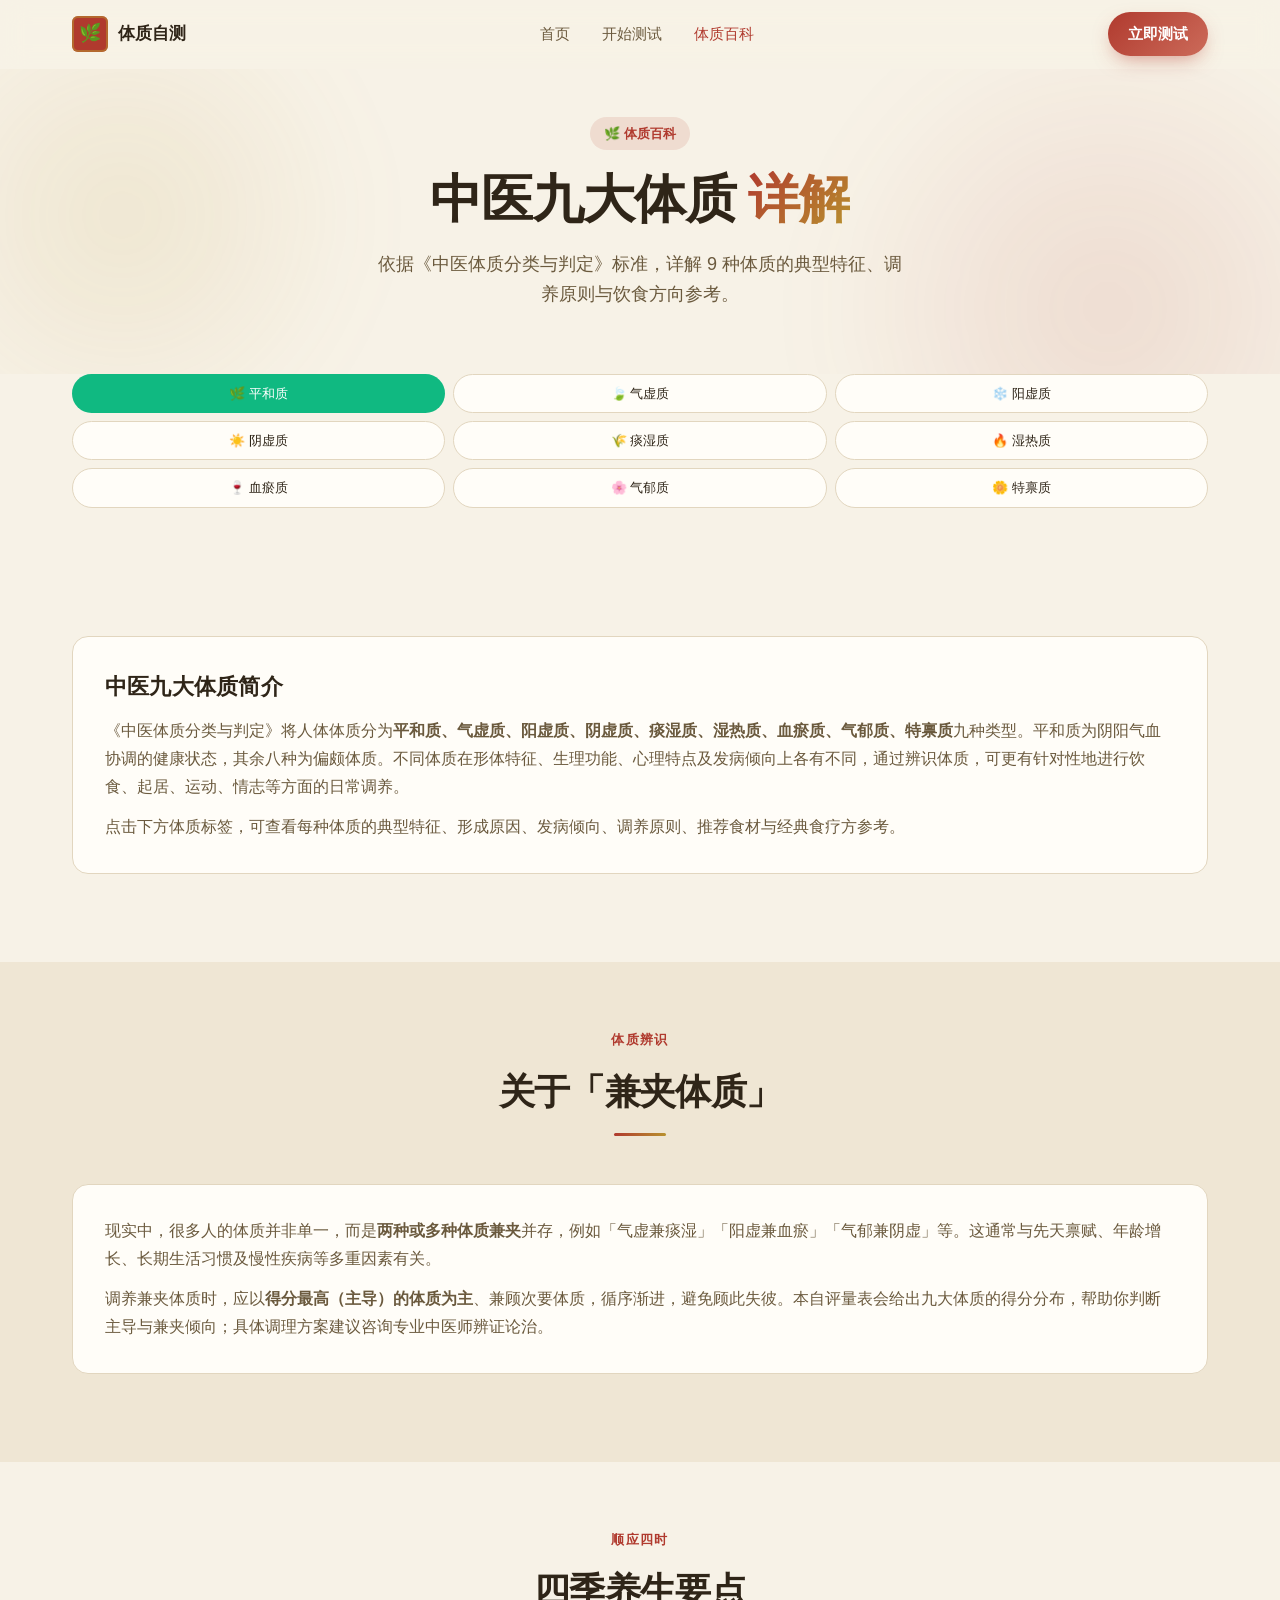
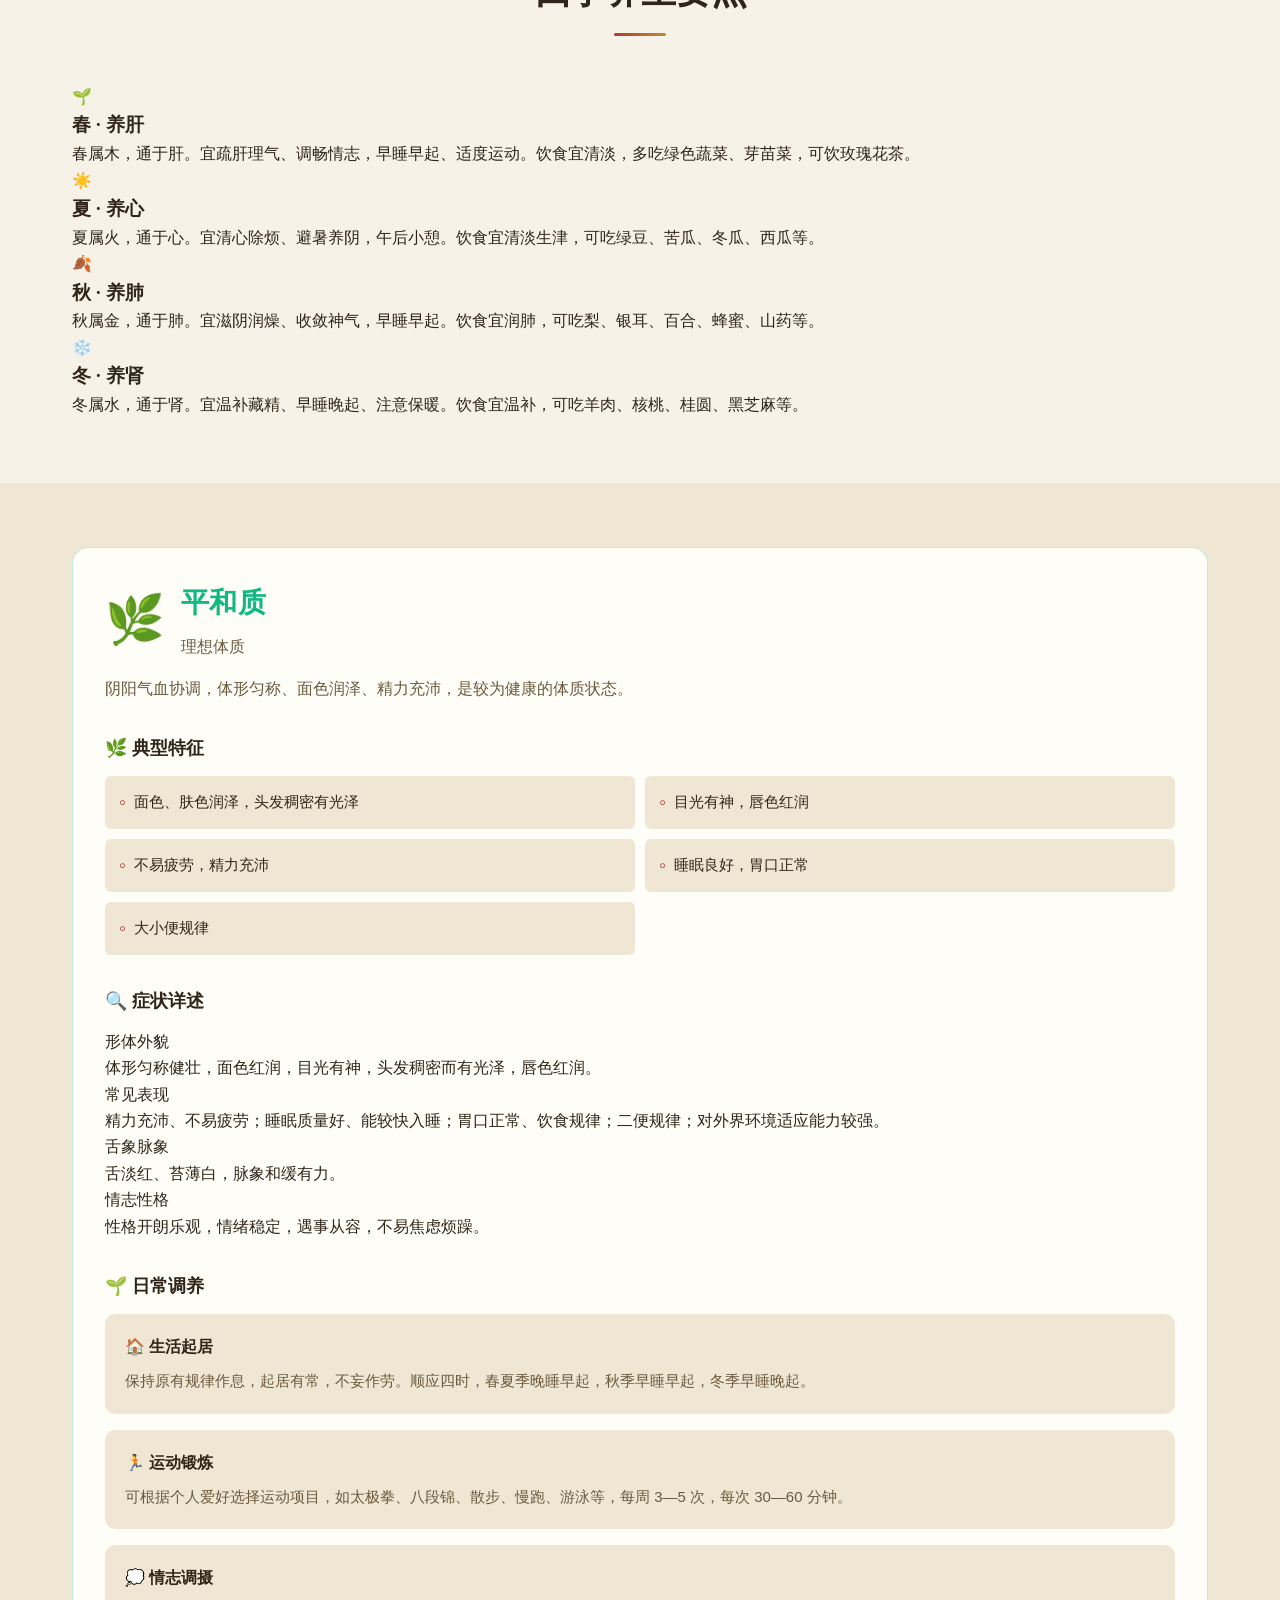
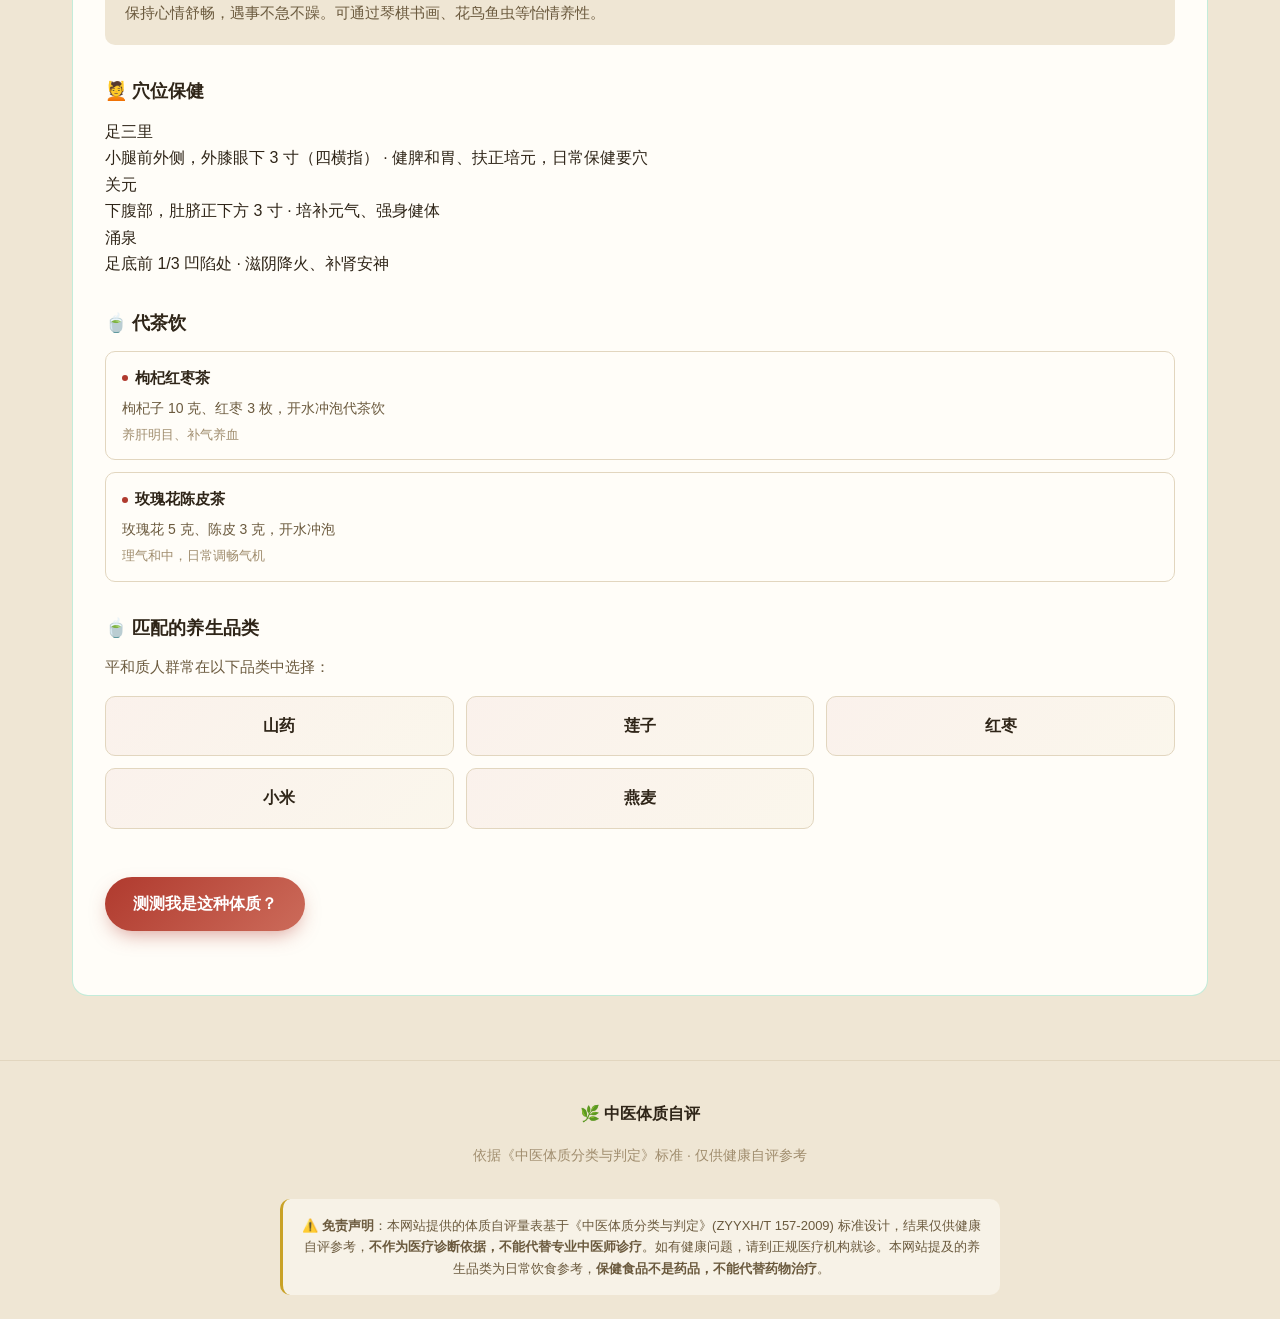
==== commit 55539f6b: "症状详述+穴位代茶饮+专属分享卡片+兼夹体质四季养生+信任背书（合并部署）" ====
--- a/guide.html
+++ b/guide.html
@@ -125,6 +125,56 @@
       </div>
     </section>
 
+    <!-- ========== 兼夹体质说明 ========== -->
+    <section class="section section-alt">
+      <div class="container">
+        <header class="section-header">
+          <span class="section-eyebrow">体质辨识</span>
+          <h2>关于「兼夹体质」</h2>
+        </header>
+        <div class="section-card">
+          <p style="color:var(--color-text-soft);line-height:1.75;margin-bottom:.75rem;">
+            现实中，很多人的体质并非单一，而是<strong>两种或多种体质兼夹</strong>并存，例如「气虚兼痰湿」「阳虚兼血瘀」「气郁兼阴虚」等。这通常与先天禀赋、年龄增长、长期生活习惯及慢性疾病等多重因素有关。
+          </p>
+          <p style="color:var(--color-text-soft);line-height:1.75;">
+            调养兼夹体质时，应以<strong>得分最高（主导）的体质为主</strong>、兼顾次要体质，循序渐进，避免顾此失彼。本自评量表会给出九大体质的得分分布，帮助你判断主导与兼夹倾向；具体调理方案建议咨询专业中医师辨证论治。
+          </p>
+        </div>
+      </div>
+    </section>
+
+    <!-- ========== 四季养生 ========== -->
+    <section class="section">
+      <div class="container">
+        <header class="section-header">
+          <span class="section-eyebrow">顺应四时</span>
+          <h2>四季养生要点</h2>
+        </header>
+        <div class="season-grid">
+          <div class="season-card">
+            <div class="season-emoji">🌱</div>
+            <h3>春 · 养肝</h3>
+            <p>春属木，通于肝。宜疏肝理气、调畅情志，早睡早起、适度运动。饮食宜清淡，多吃绿色蔬菜、芽苗菜，可饮玫瑰花茶。</p>
+          </div>
+          <div class="season-card">
+            <div class="season-emoji">☀️</div>
+            <h3>夏 · 养心</h3>
+            <p>夏属火，通于心。宜清心除烦、避暑养阴，午后小憩。饮食宜清淡生津，可吃绿豆、苦瓜、冬瓜、西瓜等。</p>
+          </div>
+          <div class="season-card">
+            <div class="season-emoji">🍂</div>
+            <h3>秋 · 养肺</h3>
+            <p>秋属金，通于肺。宜滋阴润燥、收敛神气，早睡早起。饮食宜润肺，可吃梨、银耳、百合、蜂蜜、山药等。</p>
+          </div>
+          <div class="season-card">
+            <div class="season-emoji">❄️</div>
+            <h3>冬 · 养肾</h3>
+            <p>冬属水，通于肾。宜温补藏精、早睡晚起、注意保暖。饮食宜温补，可吃羊肉、核桃、桂圆、黑芝麻等。</p>
+          </div>
+        </div>
+      </div>
+    </section>
+
     <!-- ========== 详情内容 ========== -->
     <section class="section section-alt">
       <div class="container">
@@ -202,11 +252,59 @@
             </ul>
           </div>
 
+          ${t.symptoms && t.symptoms.length ? `
+          <div class="guide-block">
+            <h3>🔍 症状详述</h3>
+            <div class="symptom-list">
+              ${t.symptoms.map((s) => `
+                <div class="symptom-group">
+                  <div class="sg-title">${s.group}</div>
+                  <div class="sg-text">${s.text}</div>
+                </div>
+              `).join('')}
+            </div>
+          </div>
+          ` : ''}
+
           <div class="guide-block">
             <h3>🌱 日常调养</h3>
-            <ul class="advice-list">
-              ${t.advice.map((a, i) => `<li data-num="${i + 1}"><span>${a}</span></li>`).join('')}
-            </ul>
+            <div class="advice-block">
+              <div class="advice-title">🏠 生活起居</div>
+              <p class="advice-text">${t.lifestyle}</p>
+            </div>
+            <div class="advice-block">
+              <div class="advice-title">🏃 运动锻炼</div>
+              <p class="advice-text">${t.exercise}</p>
+            </div>
+            <div class="advice-block">
+              <div class="advice-title">💭 情志调摄</div>
+              <p class="advice-text">${t.emotion}</p>
+            </div>
+          </div>
+
+          <div class="guide-block">
+            <h3>💆 穴位保健</h3>
+            <div class="acupoint-list">
+              ${t.acupoints.map((a) => `
+                <div class="acupoint-item">
+                  <div class="ap-name">${a.name}</div>
+                  <div class="ap-detail">${a.location} · ${a.effect}</div>
+                </div>
+              `).join('')}
+            </div>
+          </div>
+
+          <div class="guide-block">
+            <h3>🍵 代茶饮</h3>
+            <div class="therapy-list">
+              ${t.teas.map((f) => `
+                <div class="therapy-card">
+                  <div class="therapy-name">${f.name}</div>
+                  <div class="therapy-recipe">${f.recipe}</div>
+                  <div class="therapy-effect">${f.effect}</div>
+                </div>
+              `).join('')}
+            </div>
           </div>
 
           <div class="guide-block">
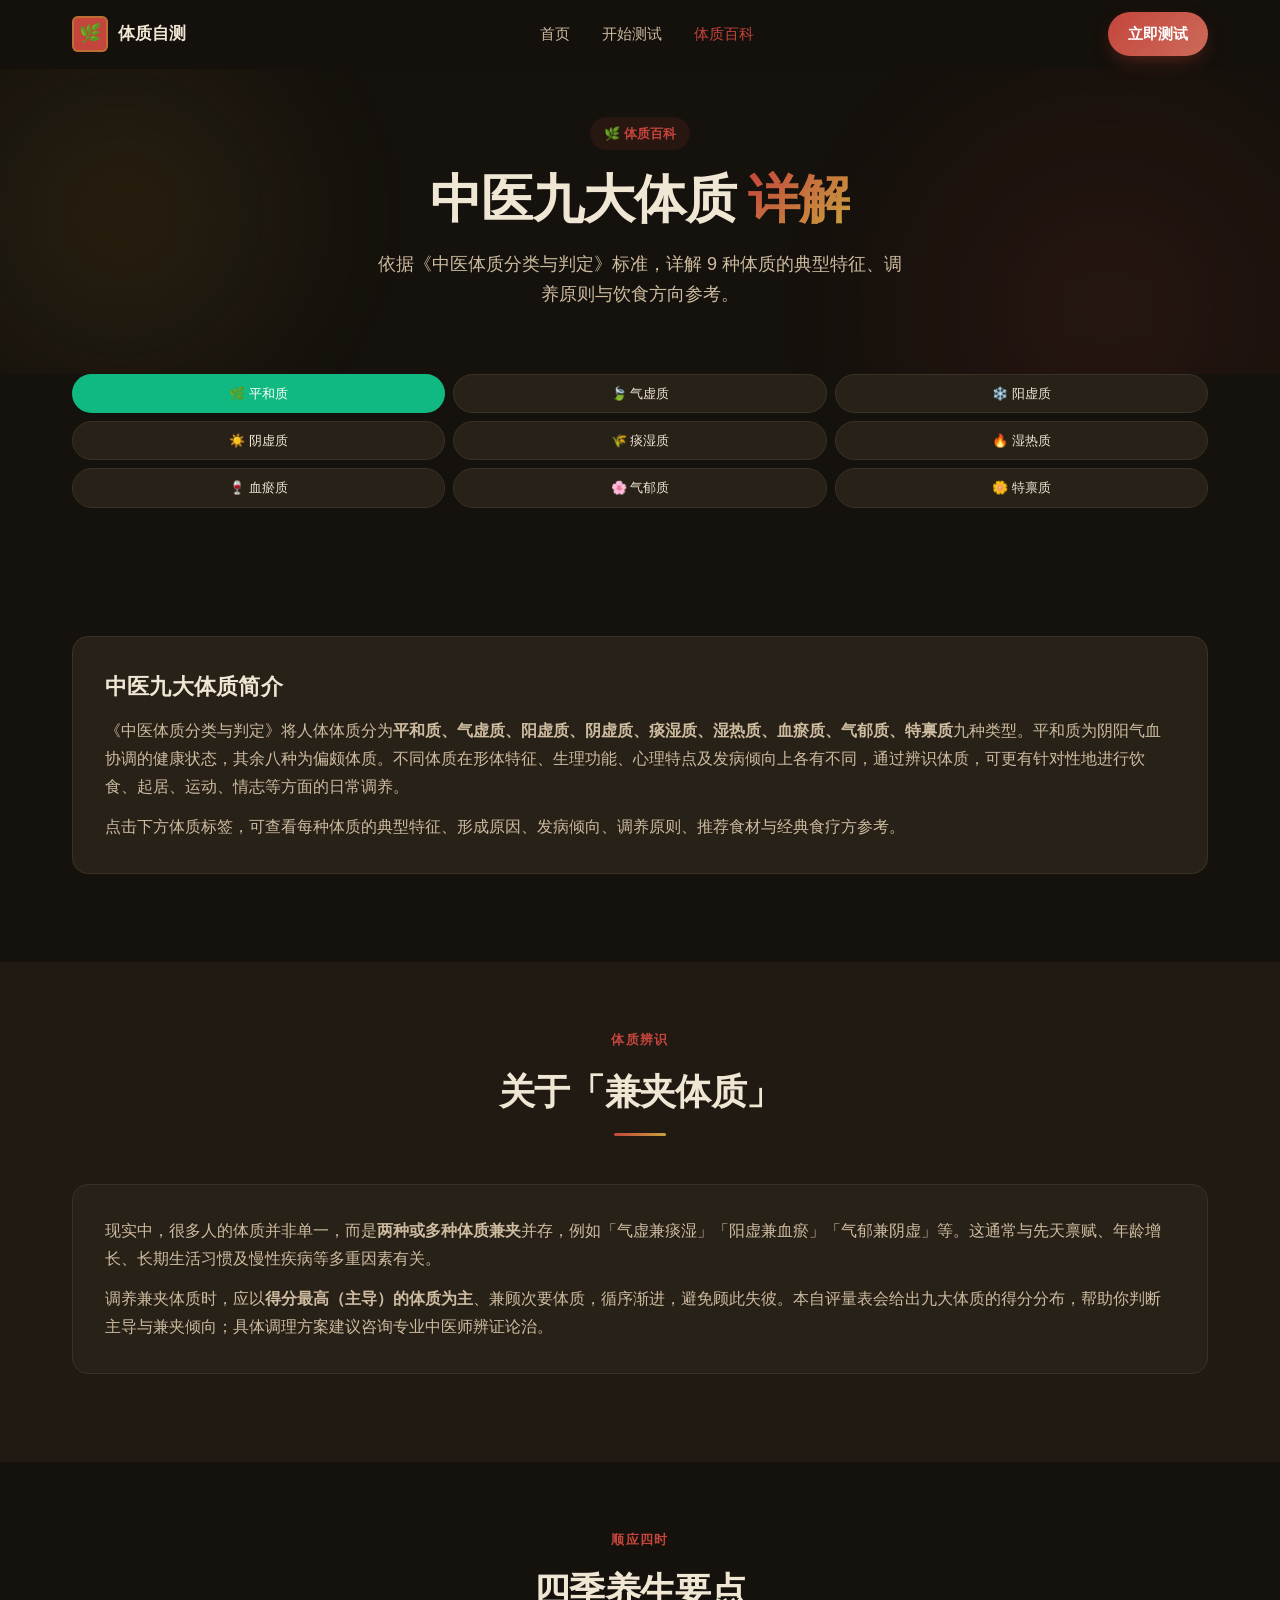
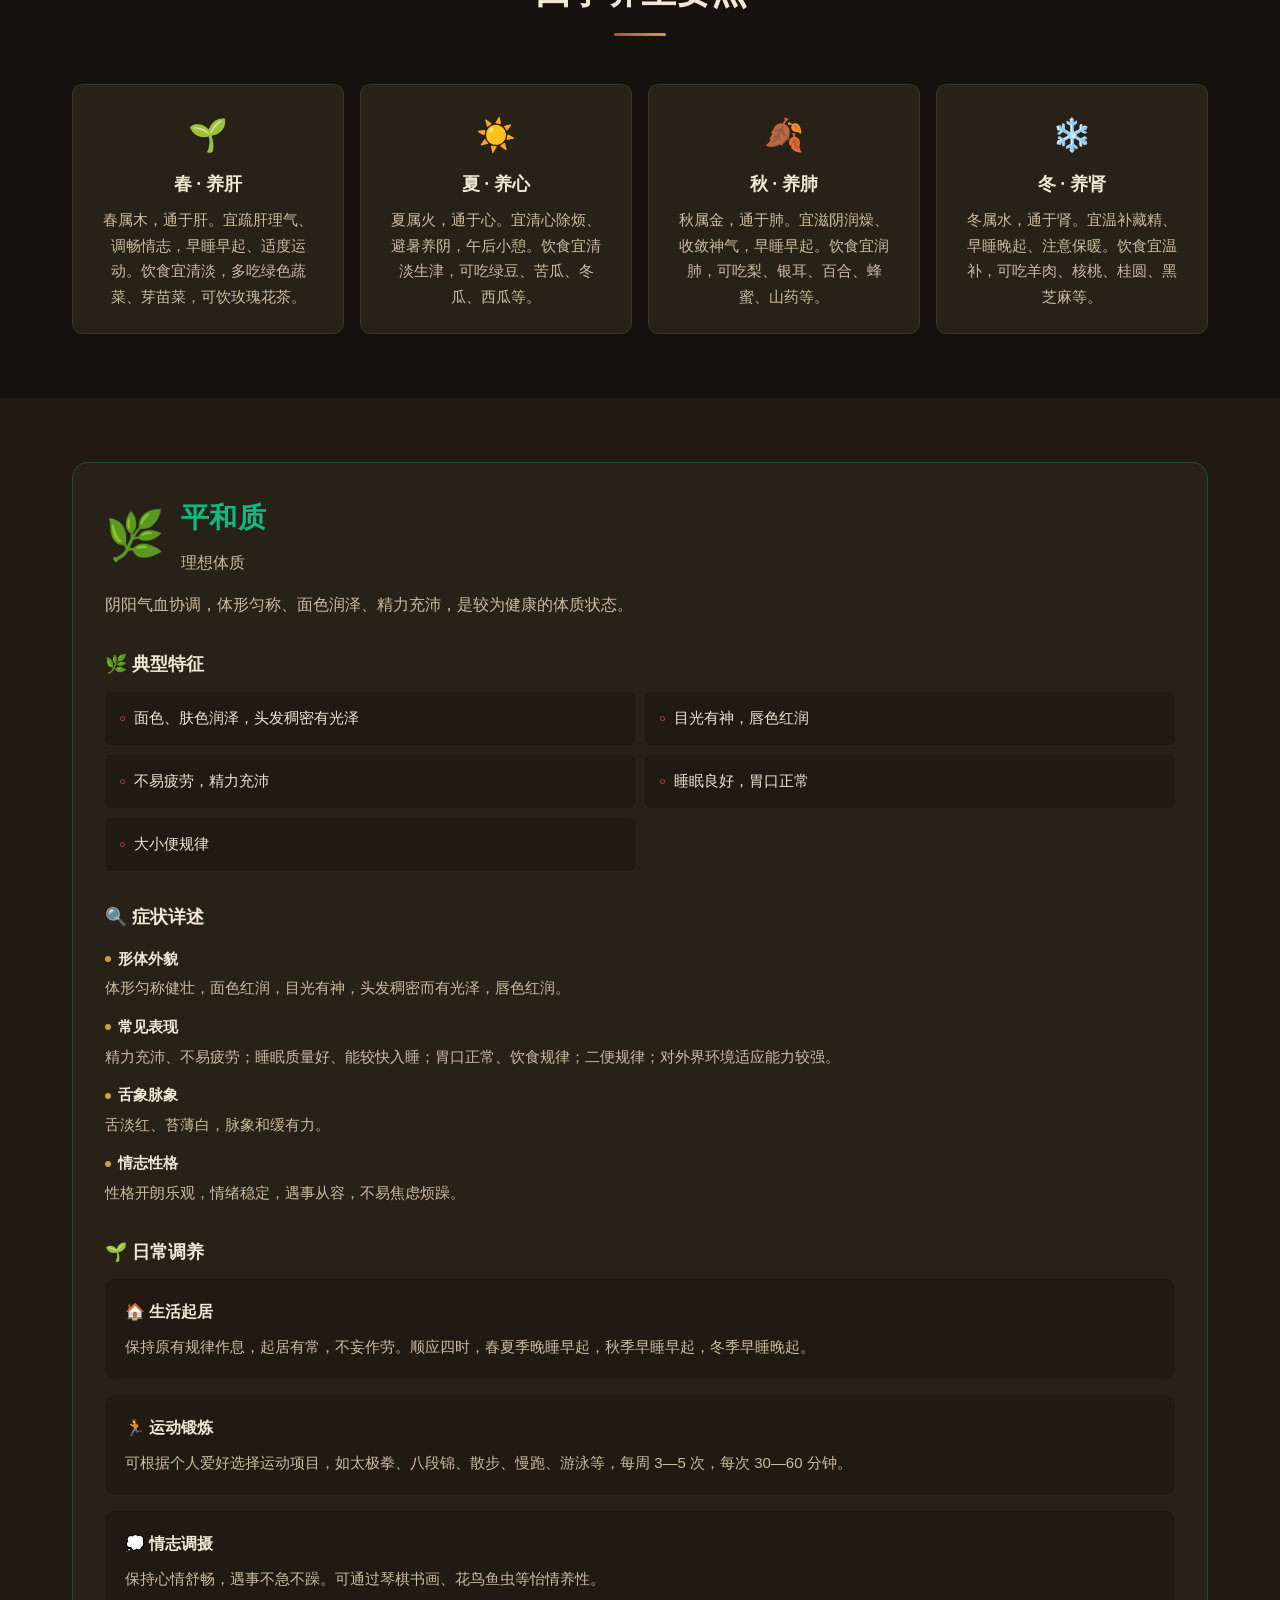
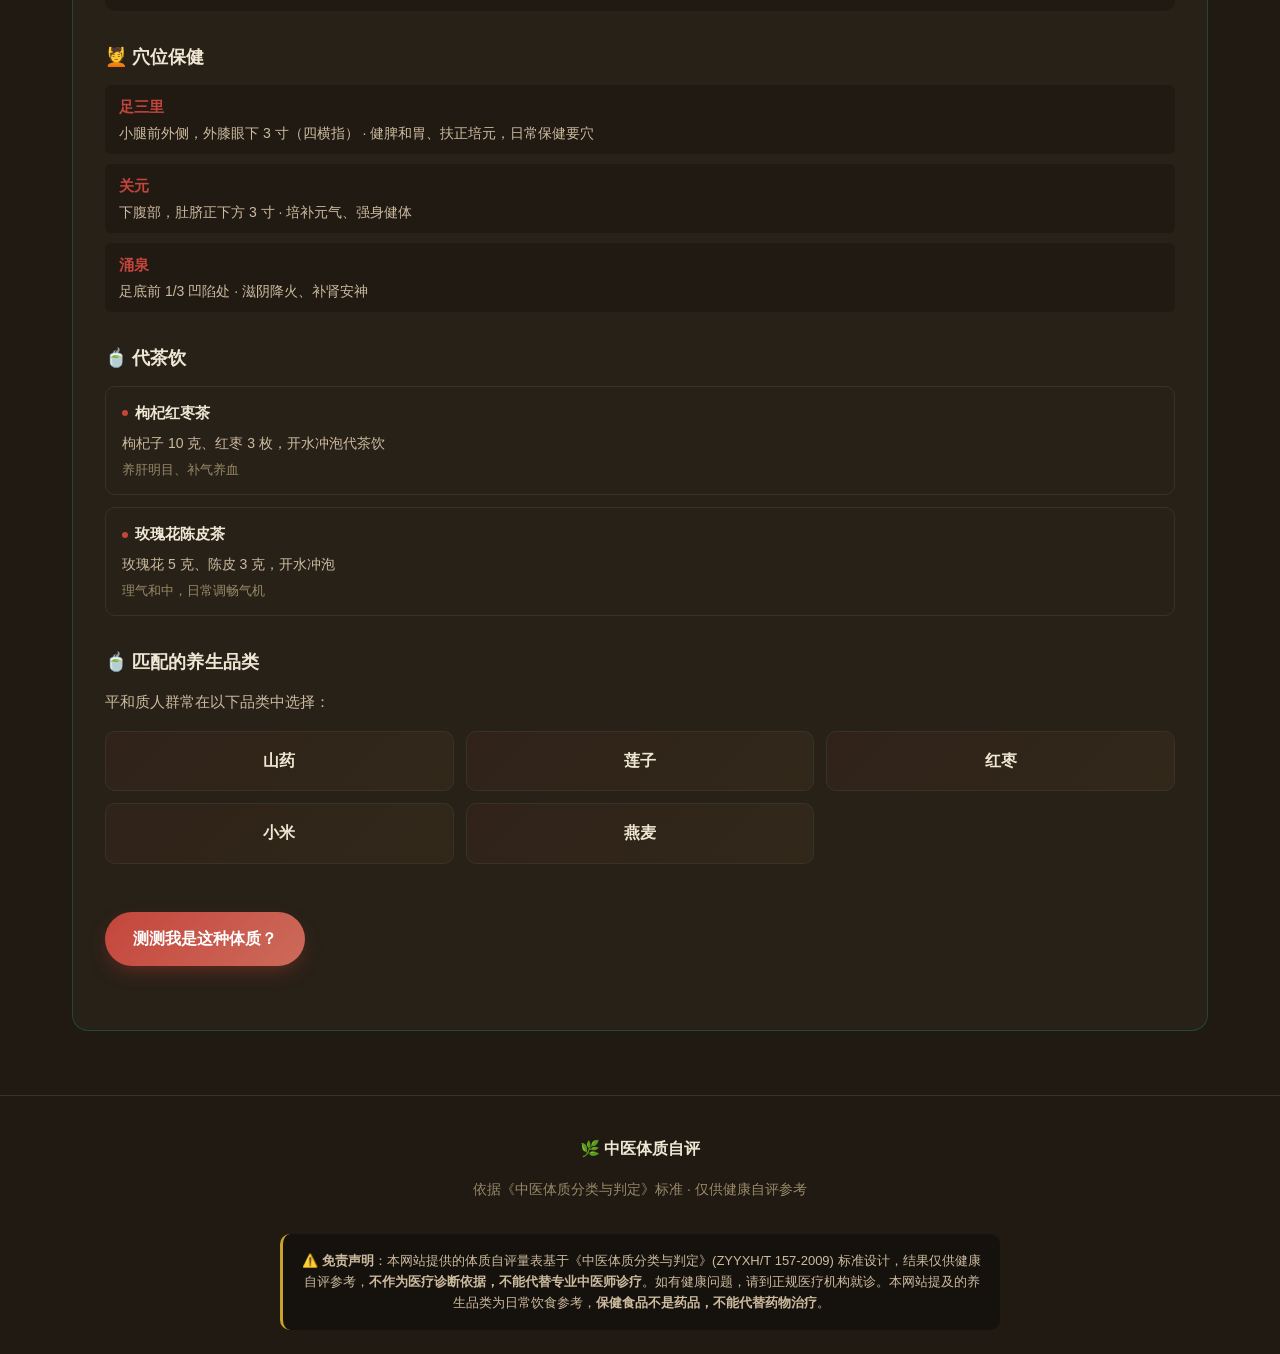
==== commit 903fb80c: "配色改为暗黑默认主题（深墨背景+朱砂红+鎏金）" ====
--- a/guide.html
+++ b/guide.html
@@ -3,7 +3,7 @@
 <head>
   <meta charset="UTF-8" />
   <meta name="viewport" content="width=device-width, initial-scale=1, viewport-fit=cover" />
-  <meta name="theme-color" content="#b03a2e" />
+  <meta name="theme-color" content="#15110c" />
   <title>中医九大体质详解 · 特征与调养参考</title>
   <meta name="description" content="依据《中医体质分类与判定》标准，详解九大中医体质（平和质、气虚质、阳虚质、阴虚质、痰湿质、湿热质、血瘀质、气郁质、特禀质）的典型特征、形成因素、调养原则与饮食方向。" />
   <meta name="keywords" content="中医九大体质,平和质,气虚质,阳虚质,阴虚质,痰湿质,湿热质,血瘀质,气郁质,特禀质,中医养生,体质调养" />
--- a/css/style.css
+++ b/css/style.css
@@ -4,21 +4,21 @@
 
 /* ---------- 主题变量 ---------- */
 :root {
-  --color-bg: #f7f2e7;
-  --color-bg-alt: #efe6d4;
-  --color-bg-card: #fffdf8;
-  --color-text: #2f2518;
-  --color-text-soft: #6b5a3e;
-  --color-text-mute: #a08d6e;
-  --color-border: #e2d6bf;
-  --color-primary: #b03a2e;
-  --color-primary-hover: #8f2c22;
-  --color-accent: #b8912e;
+  --color-bg: #15110c;
+  --color-bg-alt: #201a13;
+  --color-bg-card: #282118;
+  --color-text: #efe6d4;
+  --color-text-soft: #cdbb9f;
+  --color-text-mute: #9a8968;
+  --color-border: #3a3226;
+  --color-primary: #c4453c;
+  --color-primary-hover: #e05a4f;
+  --color-accent: #c9a13f;
   --color-warning: #c9a227;
-  --color-success: #3e7a56;
-  --color-danger: #a02822;
-  --color-shadow: rgba(47, 37, 24, .08);
-  --color-shadow-lg: rgba(47, 37, 24, .12);
+  --color-success: #5fae7e;
+  --color-danger: #e08a80;
+  --color-shadow: rgba(0, 0, 0, .4);
+  --color-shadow-lg: rgba(0, 0, 0, .6);
 
   --font-sans: 'Noto Sans SC', 'PingFang SC', 'Microsoft YaHei', -apple-system,
                BlinkMacSystemFont, 'Segoe UI', Roboto, sans-serif;
@@ -41,6 +41,7 @@
 html {
   -webkit-text-size-adjust: 100%;
   scroll-behavior: smooth;
+  color-scheme: dark;
 }
 
 body {
@@ -115,7 +116,7 @@
   position: sticky;
   top: 0;
   z-index: 100;
-  background: rgba(247, 242, 231, .85);
+  background: rgba(21, 17, 12, .85);
   backdrop-filter: saturate(140%) blur(14px);
   -webkit-backdrop-filter: saturate(140%) blur(14px);
   border-bottom: 1px solid transparent;
@@ -636,7 +637,7 @@
 .result-hero {
   text-align: center;
   padding: 2.5rem 2rem;
-  background: var(--hero-bg, linear-gradient(135deg, #fff, #efe6d4));
+  background: var(--hero-bg, linear-gradient(135deg, #282118, #15110c));
   border-radius: var(--radius-lg);
   margin-bottom: 2rem;
   position: relative;
@@ -660,7 +661,7 @@
   display: inline-flex;
   flex-direction: column;
   padding: 1rem 2rem;
-  background: rgba(255, 253, 248, .6);
+  background: rgba(40, 33, 24, .6);
   border-radius: var(--radius-md);
   font-size: .875rem;
   color: var(--color-text-soft);
@@ -715,6 +716,82 @@
   font-weight: 700;
   font-size: 1.25rem;
 }
+
+/* 症状详述 */
+.symptom-list {
+  display: flex;
+  flex-direction: column;
+  gap: .875rem;
+  margin-top: .875rem;
+}
+.symptom-group .sg-title {
+  font-weight: 700;
+  font-size: .9375rem;
+  color: var(--color-text);
+  margin-bottom: .25rem;
+  display: flex;
+  align-items: center;
+  gap: .45rem;
+}
+.symptom-group .sg-title::before {
+  content: '';
+  width: 6px;
+  height: 6px;
+  border-radius: 50%;
+  background: var(--color-accent);
+  flex-shrink: 0;
+}
+.symptom-group .sg-text {
+  font-size: .9375rem;
+  color: var(--color-text-soft);
+  line-height: 1.7;
+}
+
+/* 穴位保健 */
+.acupoint-list {
+  display: flex;
+  flex-direction: column;
+  gap: .625rem;
+}
+.acupoint-item {
+  padding: .625rem .875rem;
+  background: var(--color-bg-alt);
+  border-radius: var(--radius-sm);
+}
+.acupoint-item .ap-name {
+  font-weight: 700;
+  font-size: .9375rem;
+  color: var(--color-primary);
+  margin-bottom: .125rem;
+}
+.acupoint-item .ap-detail {
+  font-size: .875rem;
+  color: var(--color-text-soft);
+  line-height: 1.6;
+}
+
+/* 四季养生 */
+.season-grid {
+  display: grid;
+  grid-template-columns: 1fr;
+  gap: 1rem;
+}
+.season-card {
+  background: var(--color-bg-card);
+  border: 1px solid var(--color-border);
+  border-radius: var(--radius-md);
+  padding: 1.5rem;
+  text-align: center;
+  transition: all .25s var(--ease);
+}
+.season-card:hover {
+  border-color: var(--color-accent);
+  transform: translateY(-3px);
+  box-shadow: var(--shadow-md);
+}
+.season-emoji { font-size: 2rem; margin-bottom: .5rem; }
+.season-card h3 { font-size: 1.125rem; margin-bottom: .5rem; }
+.season-card p { font-size: .9375rem; color: var(--color-text-soft); line-height: 1.7; }
 
 .advice-list li {
   display: flex;
@@ -891,12 +968,14 @@
   .plans-grid { grid-template-columns: repeat(3, 1fr); }
   .products-grid { grid-template-columns: repeat(3, 1fr); }
   .feature-list { grid-template-columns: 1fr 1fr; }
+  .season-grid { grid-template-columns: repeat(2, 1fr); }
 }
 
 @media (min-width: 1024px) {
   .container { padding: 0 2rem; }
   .hero-grid { grid-template-columns: 1.2fr 1fr; gap: 4rem; }
   .types-grid { grid-template-columns: repeat(3, 1fr); }
+  .season-grid { grid-template-columns: repeat(4, 1fr); }
 }
 
 /* ---------- 移动端 ---------- */
@@ -978,15 +1057,15 @@
 }
 
 .food-tag-good {
-  background: rgba(62, 122, 86, .12);
-  color: #2f5d43;
-  border: 1px solid rgba(62, 122, 86, .3);
+  background: rgba(95, 174, 126, .16);
+  color: #82c69e;
+  border: 1px solid rgba(95, 174, 126, .35);
 }
 
 .food-tag-avoid {
-  background: rgba(176, 58, 46, .08);
-  color: #8f2c22;
-  border: 1px solid rgba(176, 58, 46, .25);
+  background: rgba(224, 138, 128, .12);
+  color: #e08a80;
+  border: 1px solid rgba(224, 138, 128, .3);
 }
 
 /* 经典食疗方 */
@@ -1143,29 +1222,5 @@
   }
 }
 
-/* ---------- 暗色模式（专业版） ---------- */
-@media (prefers-color-scheme: dark) {
-  :root {
-    --color-bg: #1b1610;
-    --color-bg-alt: #251e15;
-    --color-bg-card: #2d251a;
-    --color-text: #efe6d4;
-    --color-text-soft: #cdbb9f;
-    --color-text-mute: #9a8968;
-    --color-border: #3d3428;
-    --color-shadow: rgba(0, 0, 0, .3);
-    --color-shadow-lg: rgba(0, 0, 0, .5);
-  }
-
-  .result-hero { background: linear-gradient(135deg, rgba(176, 58, 46, .08), rgba(184, 145, 46, .08)); }
-  .advice-block { background: var(--color-bg-alt); }
-  .food-tag-good {
-    background: rgba(62, 122, 86, .15);
-    color: #82c69e;
-  }
-  .food-tag-avoid {
-    background: rgba(176, 58, 46, .12);
-    color: #e08a80;
-  }
-}
-
+/* ---------- 暗黑主题（默认） ---------- */
+
